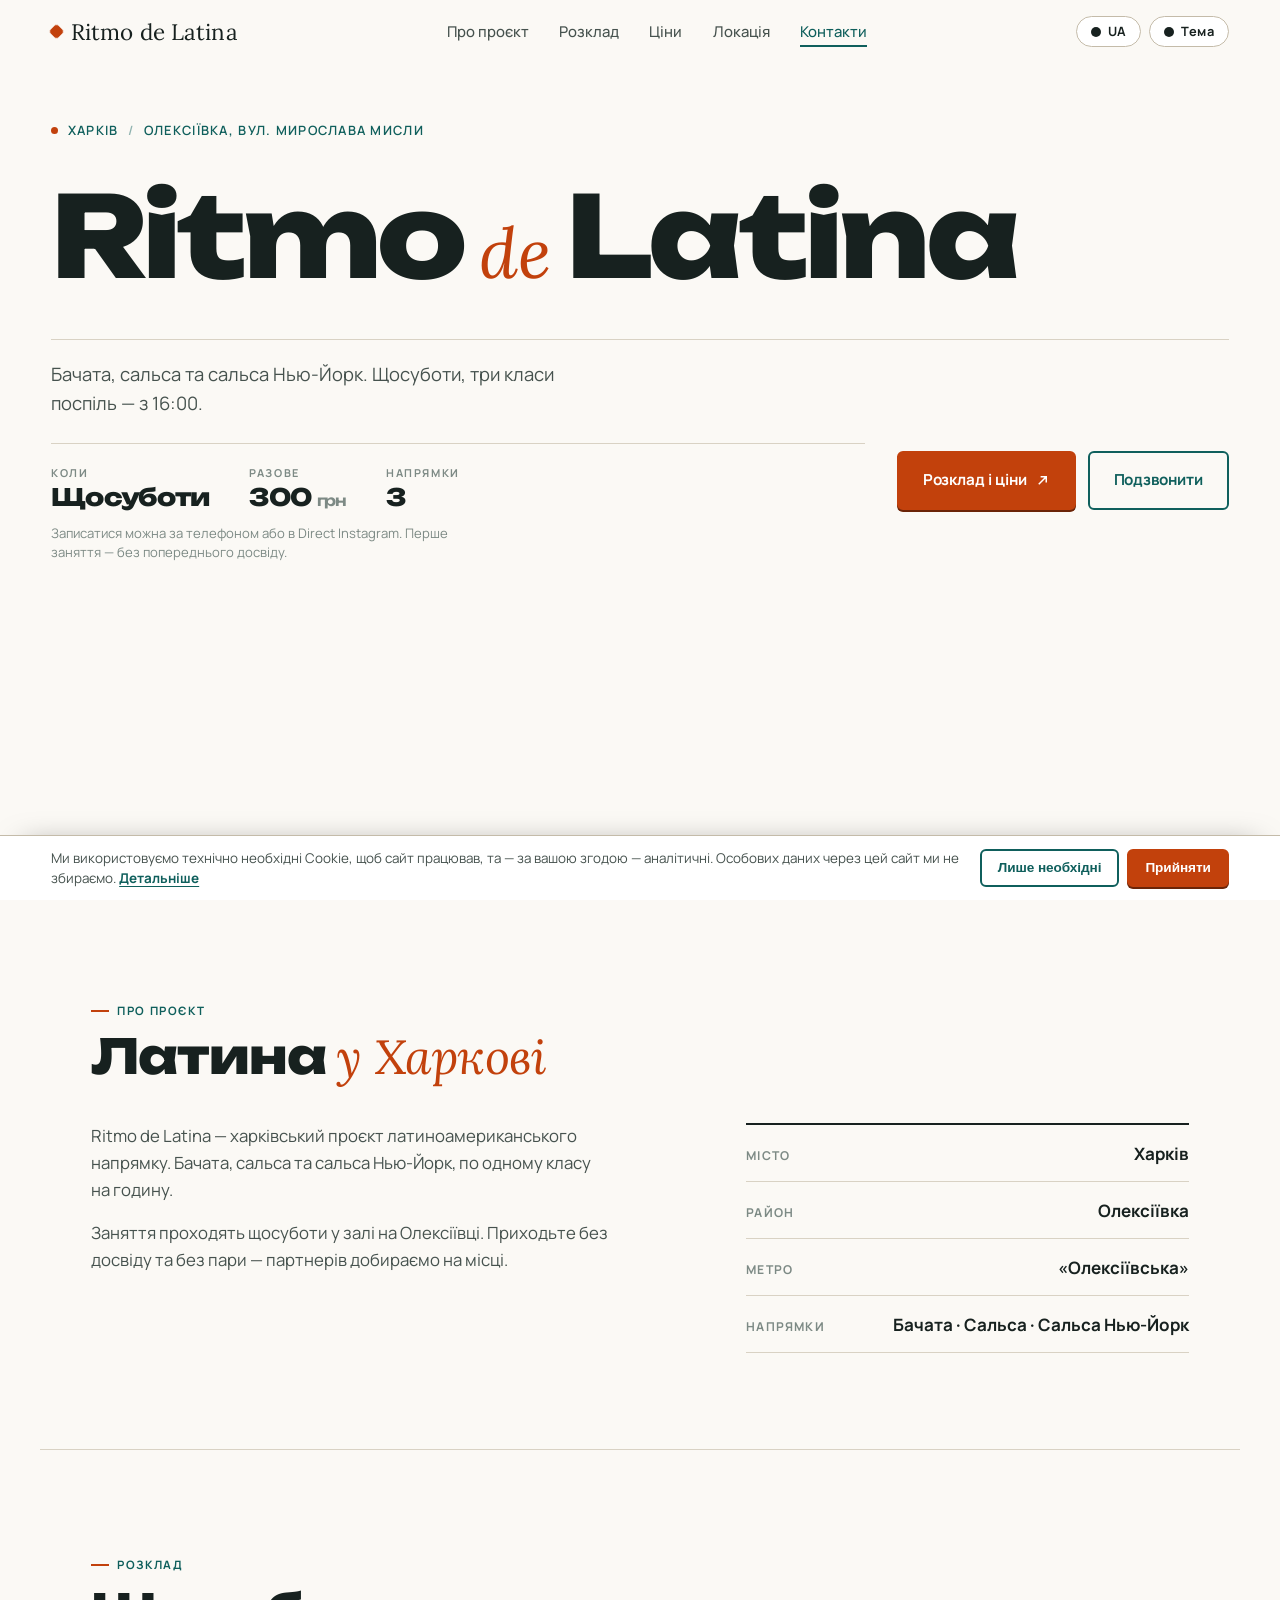
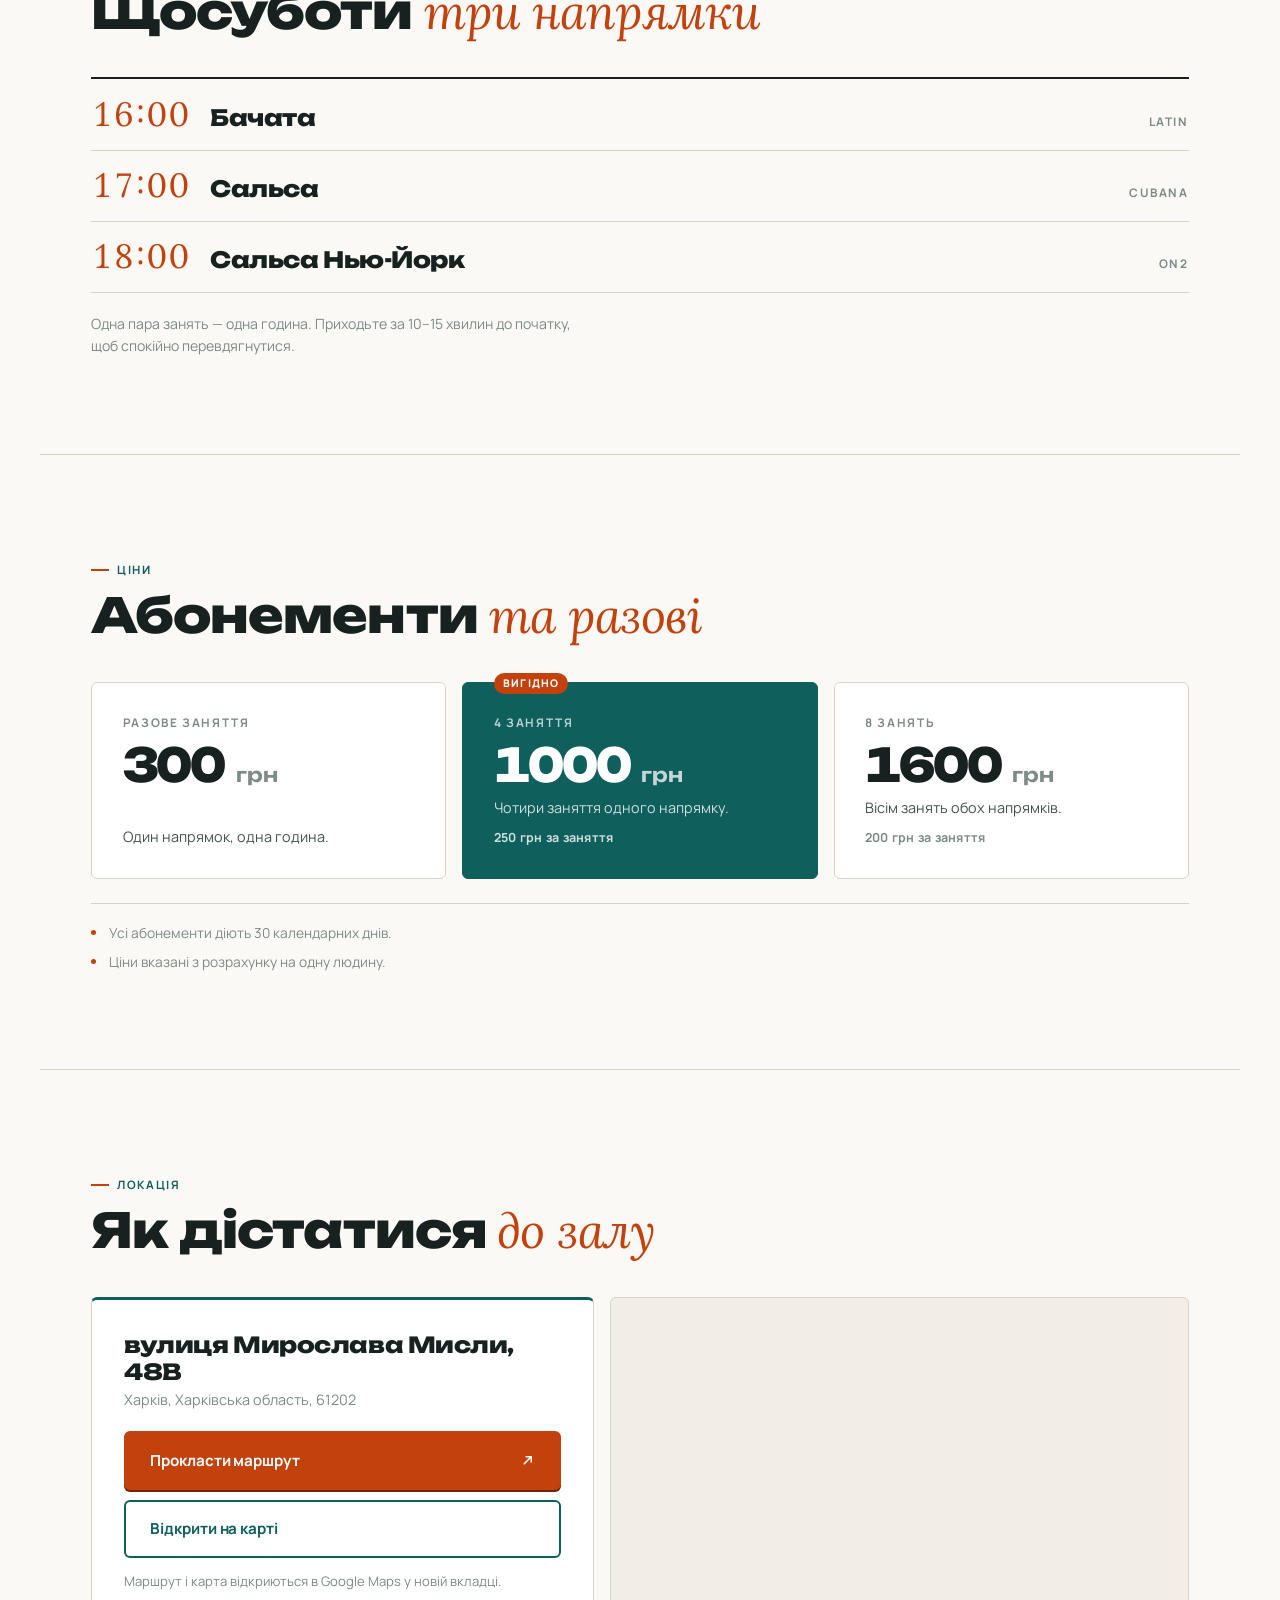
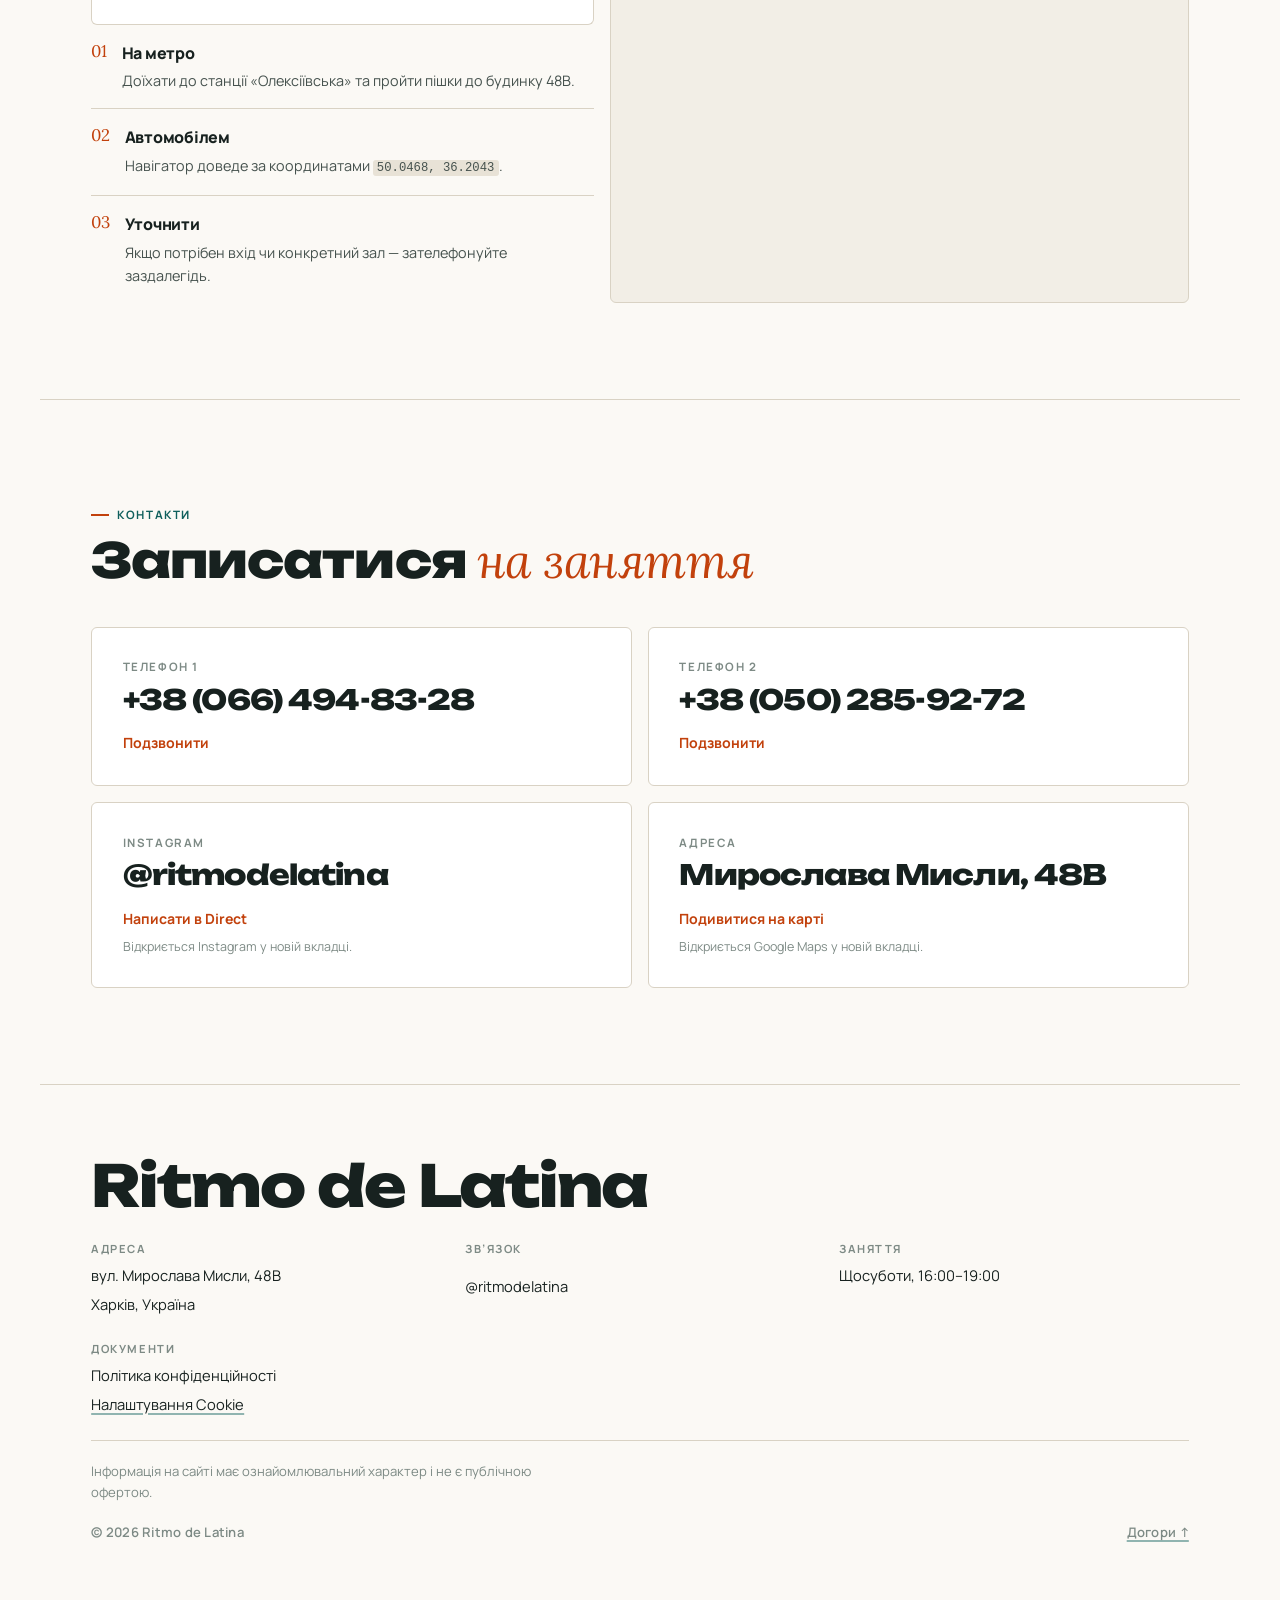
==== index.html @ 90759d83 "Add mobile tab icons while preserving desktop navigation labels" ====
<!doctype html>
<html lang="uk">
<head>
<meta charset="utf-8">
<meta name="viewport" content="width=device-width, initial-scale=1, viewport-fit=cover">
<title>Ritmo de Latina — бачата, сальса у Харкові</title>
<meta name="description" content="Бачата, сальса та сальса Нью-Йорк у Харкові. Щосуботи 16:00–19:00, вул. Мирослава Мисли, 48В. Заняття від 300 грн.">
<meta name="robots" content="index, follow">
<link rel="canonical" href="https://ritmodelatina.example/">

<!-- Open Graph: карточка ссылки в Telegram / Instagram / Viber -->
<meta property="og:type" content="website">
<meta property="og:site_name" content="Ritmo de Latina">
<meta property="og:locale" content="uk_UA">
<meta property="og:locale:alternate" content="en_US">
<meta property="og:url" content="https://ritmodelatina.example/">
<meta property="og:title" content="Ritmo de Latina — бачата, сальса, сальса Нью-Йорк у Харкові">
<meta property="og:description" content="Щосуботи 16:00–19:00. Вул. Мирослава Мисли, 48В. Разове заняття 300 грн, 4 заняття — 1000 грн, 8 занять — 1600 грн.">
<meta property="og:image" content="https://ritmodelatina.example/og.jpg">
<meta property="og:image:secure_url" content="https://ritmodelatina.example/og.jpg">
<meta property="og:image:type" content="image/jpeg">
<meta property="og:image:width" content="1200">
<meta property="og:image:height" content="630">
<meta property="og:image:alt" content="Ritmo de Latina — танцювальний проєкт у Харкові">
<meta name="twitter:card" content="summary_large_image">
<meta name="twitter:title" content="Ritmo de Latina — Харків">
<meta name="twitter:description" content="Бачата, сальса та сальса Нью-Йорк. Щосуботи 16:00–19:00, вул. Мирослава Мисли, 48В.">
<meta name="twitter:image" content="https://ritmodelatina.example/og.jpg">

<link rel="icon" href="favicon.svg" type="image/svg+xml">
<link rel="apple-touch-icon" href="favicon.svg">
<meta name="theme-color" content="#fbf9f5">
<link rel="preconnect" href="https://fonts.googleapis.com">
<link rel="preconnect" href="https://fonts.gstatic.com" crossorigin>
<link href="https://fonts.googleapis.com/css2?family=Unbounded:wght@500;700;800&amp;family=Manrope:wght@400;500;700;800&amp;family=Lora:ital,wght@1,400;1,600&amp;display=swap" rel="stylesheet">
<link rel="stylesheet" href="styles.css?v=mobile3">
<script type="application/ld+json">
{
  "@context": "https://schema.org",
  "@type": "DanceSchool",
  "name": "Ritmo de Latina",
  "description": "Школа латиноамериканських танців у Харкові: бачата, сальса, сальса Нью-Йорк.",
  "address": {
    "@type": "PostalAddress",
    "streetAddress": "вулиця Мирослава Мисли, 48В",
    "addressLocality": "Харків",
    "postalCode": "61202",
    "addressRegion": "Харківська область",
    "addressCountry": "UA"
  },
  "geo": {
    "@type": "GeoCoordinates",
    "latitude": 50.0468,
    "longitude": 36.2043
  },
  "telephone": ["+380664948328", "+380502859272"],
  "openingHoursSpecification": [
    {
      "@type": "OpeningHoursSpecification",
      "dayOfWeek": "https://schema.org/Saturday",
      "opens": "16:00",
      "closes": "19:00"
    }
  ],
  "areaServed": "Харків",
  "hasOfferCatalog": {
    "@type": "OfferCatalog",
    "name": "Абонементи та разові заняття",
    "itemListElement": [
      {
        "@type": "Offer",
        "name": "Разове заняття",
        "description": "Разове заняття одного напрямку",
        "price": "300",
        "priceCurrency": "UAH",
        "availability": "https://schema.org/InStock"
      },
      {
        "@type": "Offer",
        "name": "4 заняття",
        "description": "4 заняття одного напрямку, дійсні 30 календарних днів",
        "price": "1000",
        "priceCurrency": "UAH",
        "availability": "https://schema.org/InStock"
      },
      {
        "@type": "Offer",
        "name": "8 занять",
        "description": "8 занять обох напрямків, дійсні 30 календарних днів",
        "price": "1600",
        "priceCurrency": "UAH",
        "availability": "https://schema.org/InStock"
      }
    ]
  }
}
</script>
</head>
<body>

<a class="skip" href="#main">До вмісту</a>

<header class="nav">
  <a class="nav__mark" href="#top">
    <span class="nav__glyph" aria-hidden="true"></span>
    <span class="nav__name">Ritmo de Latina</span>
  </a>
  <nav class="nav__links" aria-label="Розділи">
    <a href="#about" data-nav="about"><svg class="nav__icon" viewBox="0 0 24 24" fill="none" stroke="currentColor" stroke-width="1.7" stroke-linecap="round" stroke-linejoin="round" aria-hidden="true" focusable="false"><circle cx="12" cy="12" r="9"/><path d="M12 11v5m0-8h.01"/></svg><span data-i18n="nav_about">Про проєкт</span></a>
    <a href="#schedule" data-nav="schedule"><svg class="nav__icon" viewBox="0 0 24 24" fill="none" stroke="currentColor" stroke-width="1.7" stroke-linecap="round" stroke-linejoin="round" aria-hidden="true" focusable="false"><rect x="3" y="5" width="18" height="16" rx="3"/><path d="M7 3v4m10-4v4M3 10h18m-13 5h2m4 0h2"/></svg><span data-i18n="nav_schedule">Розклад</span></a>
    <a href="#prices" data-nav="prices"><svg class="nav__icon" viewBox="0 0 24 24" fill="none" stroke="currentColor" stroke-width="1.7" stroke-linecap="round" stroke-linejoin="round" aria-hidden="true" focusable="false"><path d="M3 4h9l9 9-8 8-10-10V4Z"/><circle cx="8" cy="9" r="1.2"/></svg><span data-i18n="nav_prices">Ціни</span></a>
    <a href="#visit" data-nav="visit"><svg class="nav__icon" viewBox="0 0 24 24" fill="none" stroke="currentColor" stroke-width="1.7" stroke-linecap="round" stroke-linejoin="round" aria-hidden="true" focusable="false"><path d="M20 10c0 5-8 11-8 11S4 15 4 10a8 8 0 1 1 16 0Z"/><circle cx="12" cy="10" r="2.5"/></svg><span data-i18n="nav_visit">Локація</span></a>
    <a href="#contacts" data-nav="contacts"><svg class="nav__icon" viewBox="0 0 24 24" fill="none" stroke="currentColor" stroke-width="1.7" stroke-linecap="round" stroke-linejoin="round" aria-hidden="true" focusable="false"><path d="M4 4h16a1 1 0 0 1 1 1v12a1 1 0 0 1-1 1H10l-5 3v-3H4a1 1 0 0 1-1-1V5a1 1 0 0 1 1-1Z"/><path d="M8 11h.01m4 0h.01m4 0h.01"/></svg><span data-i18n="nav_contacts">Контакти</span></a>
  </nav>
  <div class="nav__tools">
    <button class="chip" id="lang" type="button" aria-label="Перемкнути на англійську" title="Перемкнути мову / Switch language">
      <span class="chip__dot" aria-hidden="true"></span>
      <span id="lang-label">UA</span>
    </button>
    <button class="chip" id="theme" type="button" aria-label="Перемкнути тему" title="Увімкнути темну тему">
      <span class="chip__dot" aria-hidden="true"></span>
      <span class="chip__text" id="theme-label">Тема</span>
    </button>
  </div>
</header>

<main id="main">

  <section class="hero" id="top">
    <div class="hero__wrap">
      <p class="hero__meta" data-enter="1">
        <span class="dot" aria-hidden="true"></span>
        <span>Харків</span>
        <span class="hero__sep" aria-hidden="true">/</span>
        <span data-i18n="hero_tag">Олексіївка, вул. Мирослава Мисли</span>
      </p>

      <h1 class="hero__title" data-enter="2">
        <span class="hero__word" data-word="Ritmo">Ritmo</span>
        <span class="hero__word hero__word--serif" data-word="de" aria-hidden="true">de</span>
        <span class="hero__word" data-word="Latina">Latina</span>
      </h1>

      <div class="hero__foot">
        <div>
          <p class="hero__lead" data-enter="3" data-i18n="hero_lead">
            Бачата, сальса та сальса Нью-Йорк. Щосуботи, три класи поспіль — з 16:00.
          </p>
          <dl class="hero__stats" data-enter="3">
            <div>
              <dt data-i18n="stat_day">Коли</dt>
              <dd data-i18n="stat_day_v">Щосуботи</dd>
            </div>
            <div>
              <dt data-i18n="stat_price">Разове</dt>
              <dd>300 <span class="hero__cur" data-i18n="cur">грн</span></dd>
            </div>
            <div>
              <dt data-i18n="stat_style">Напрямки</dt>
              <dd>3</dd>
            </div>
          </dl>
        </div>
        <div class="hero__acts" data-enter="4">
          <a class="btn btn--ink" href="#schedule">
            <span data-i18n="cta_schedule">Розклад і ціни</span>
            <svg viewBox="0 0 16 16" aria-hidden="true"><path d="M4 12 L12 4 M6 4 h6 v6" fill="none" stroke="currentColor" stroke-width="1.6"/></svg>
          </a>
          <a class="btn btn--line" href="#contacts" data-phone data-cc="380" data-n1="66" data-n2="494" data-n3="83" data-n4="28">
            <span data-i18n="cta_call">Подзвонити</span>
          </a>
        </div>
      </div>
      <p class="hero__micro" data-enter="4" data-i18n="hero_micro">
        Записатися можна за телефоном або в Direct Instagram. Перше заняття — без попереднього досвіду.
      </p>
    </div>

    <div class="hero__rule" aria-hidden="true">
      <span data-i18n="hero_scroll">Гортай</span>
    </div>
  </section>

  <section class="section about" id="about">
    <div class="section__head">
      <p class="label" data-i18n="about_label">Про проєкт</p>
      <h2 class="h2">
        <span data-i18n="about_h2_a">Латина</span>
        <span class="serif" data-i18n="about_h2_b">у Харкові</span>
      </h2>
    </div>

    <div class="about__cols">
      <div class="about__lead">
        <p data-i18n="about_p1">
          Ritmo de Latina — харківський проєкт латиноамериканського напрямку. Бачата, сальса та сальса Нью-Йорк, по одному класу на годину.
        </p>
        <p data-i18n="about_p2">
          Заняття проходять щосуботи у залі на Олексіївці. Приходьте без досвіду та без пари — партнерів добираємо на місці.
        </p>
      </div>

      <ul class="about__facts">
        <li>
          <span class="about__k" data-i18n="f_city_k">Місто</span>
          <span class="about__v" data-i18n="f_city_v">Харків</span>
        </li>
        <li>
          <span class="about__k" data-i18n="f_district_k">Район</span>
          <span class="about__v" data-i18n="f_district_v">Олексіївка</span>
        </li>
        <li>
          <span class="about__k" data-i18n="f_metro_k">Метро</span>
          <span class="about__v" data-i18n="f_metro_v">«Олексіївська»</span>
        </li>
        <li>
          <span class="about__k" data-i18n="f_styles_k">Напрямки</span>
          <span class="about__v" data-i18n="f_styles_v">Бачата · Сальса · Сальса Нью-Йорк</span>
        </li>
      </ul>
    </div>
  </section>

  <section class="section schedule" id="schedule">
    <div class="section__head">
      <p class="label" data-i18n="schedule_label">Розклад</p>
      <h2 class="h2">
        <span data-i18n="schedule_h2_a">Щосуботи</span>
        <span class="serif" data-i18n="schedule_h2_b">три напрямки</span>
      </h2>
    </div>

    <ol class="schedule__list">
      <li class="slot">
        <span class="slot__time">16:00</span>
        <span class="slot__name" data-i18n="slot_bachata">Бачата</span>
        <span class="slot__note" data-i18n="slot_note_bachata">Latin</span>
      </li>
      <li class="slot">
        <span class="slot__time">17:00</span>
        <span class="slot__name" data-i18n="slot_salsa">Сальса</span>
        <span class="slot__note" data-i18n="slot_note_salsa">Cubana</span>
      </li>
      <li class="slot">
        <span class="slot__time">18:00</span>
        <span class="slot__name" data-i18n="slot_ny">Сальса Нью-Йорк</span>
        <span class="slot__note" data-i18n="slot_note_ny">On2</span>
      </li>
    </ol>

    <p class="schedule__foot" data-i18n="schedule_foot">
      Одна пара занять — одна година. Приходьте за 10–15 хвилин до початку, щоб спокійно перевдягнутися.
    </p>
  </section>

  <section class="section prices" id="prices">
    <div class="section__head">
      <p class="label" data-i18n="prices_label">Ціни</p>
      <h2 class="h2">
        <span data-i18n="prices_h2_a">Абонементи</span>
        <span class="serif" data-i18n="prices_h2_b">та разові</span>
      </h2>
    </div>

    <div class="prices__grid">
      <article class="price">
        <h3 class="price__name" data-i18n="price_one_name">Разове заняття</h3>
        <p class="price__amount">300 <span class="price__cur">грн</span></p>
        <p class="price__desc" data-i18n="price_one_desc">Один напрямок, одна година.</p>
      </article>

      <article class="price price--lead">
        <span class="price__badge" data-i18n="price_badge">Вигідно</span>
        <h3 class="price__name" data-i18n="price_four_name">4 заняття</h3>
        <p class="price__amount">1000 <span class="price__cur">грн</span></p>
        <p class="price__desc" data-i18n="price_four_desc">Чотири заняття одного напрямку.</p>
        <p class="price__unit" data-i18n="price_four_unit">250 грн за заняття</p>
      </article>

      <article class="price">
        <h3 class="price__name" data-i18n="price_eight_name">8 занять</h3>
        <p class="price__amount">1600 <span class="price__cur">грн</span></p>
        <p class="price__desc" data-i18n="price_eight_desc">Вісім занять обох напрямків.</p>
        <p class="price__unit" data-i18n="price_eight_unit">200 грн за заняття</p>
      </article>
    </div>

    <ul class="prices__notes">
      <li data-i18n="note_valid">Усі абонементи діють 30 календарних днів.</li>
      <li data-i18n="note_person">Ціни вказані з розрахунку на одну людину.</li>
    </ul>
  </section>

  <section class="section visit" id="visit">
    <div class="section__head">
      <p class="label" data-i18n="visit_label">Локація</p>
      <h2 class="h2">
        <span data-i18n="visit_h2_a">Як дістатися</span>
        <span class="serif" data-i18n="visit_h2_b">до залу</span>
      </h2>
    </div>

    <div class="visit__grid">
      <div class="visit__address">
        <a class="visit__big" href="https://www.google.com/maps/search/?api=1&amp;query=Myroslava+Mysly+48V+Kharkiv" target="_blank" rel="noopener noreferrer nofollow" data-i18n="addr_full">вулиця Мирослава Мисли, 48В</a>
        <p class="visit__sub">Харків, Харківська область, 61202</p>
        <div class="visit__acts">
          <a class="btn btn--ink btn--wide" href="https://www.google.com/maps/dir/?api=1&amp;destination=50.0468,36.2043" target="_blank" rel="noopener noreferrer nofollow">
            <span data-i18n="cta_route_full">Прокласти маршрут</span>
            <svg viewBox="0 0 16 16" aria-hidden="true"><path d="M4 12 L12 4 M6 4 h6 v6" fill="none" stroke="currentColor" stroke-width="1.6"/></svg>
          </a>
          <a class="btn btn--line btn--wide" href="https://www.google.com/maps/search/?api=1&amp;query=Myroslava+Mysly+48V+Kharkiv" target="_blank" rel="noopener noreferrer nofollow">
            <span data-i18n="cta_map_open">Відкрити на карті</span>
          </a>
        </div>
        <p class="visit__micro" data-i18n="visit_micro">Маршрут і карта відкриються в Google Maps у новій вкладці.</p>
      </div>

      <div class="visit__map">
        <iframe
          title="Мапа: вулиця Мирослава Мисли, 48В, Харків"
          src="https://www.google.com/maps?q=50.0468,36.2043&amp;hl=uk&amp;z=16&amp;output=embed"
          width="100" height="100" loading="lazy" referrerpolicy="no-referrer-when-downgrade"
          sandbox="allow-scripts allow-same-origin allow-popups allow-presentation"
          allowfullscreen></iframe>
      </div>

      <ul class="visit__how">
        <li>
          <span class="visit__n" aria-hidden="true">01</span>
          <div>
            <h3 data-i18n="how_metro_h">На метро</h3>
            <p data-i18n="how_metro_p">Доїхати до станції «Олексіївська» та пройти пішки до будинку 48В.</p>
          </div>
        </li>
        <li>
          <span class="visit__n" aria-hidden="true">02</span>
          <div>
            <h3 data-i18n="how_car_h">Автомобілем</h3>
            <p data-i18n="how_car_p">Навігатор доведе за координатами <span class="mono">50.0468, 36.2043</span>.</p>
          </div>
        </li>
        <li>
          <span class="visit__n" aria-hidden="true">03</span>
          <div>
            <h3 data-i18n="how_ask_h">Уточнити</h3>
            <p data-i18n="how_ask_p">Якщо потрібен вхід чи конкретний зал — зателефонуйте заздалегідь.</p>
          </div>
        </li>
      </ul>
    </div>
  </section>

  <section class="section contacts" id="contacts">
    <div class="section__head">
      <p class="label" data-i18n="contacts_label">Контакти</p>
      <h2 class="h2">
        <span data-i18n="contacts_h2_a">Записатися</span>
        <span class="serif" data-i18n="contacts_h2_b">на заняття</span>
      </h2>
    </div>

    <div class="contacts__grid">
      <a class="contact" href="#contacts" data-phone data-cc="380" data-n1="66" data-n2="494" data-n3="83" data-n4="28">
        <span class="contact__k" data-i18n="c_phone_k">Телефон 1</span>
        <span class="contact__v" data-phone-label></span>
        <span class="contact__hint" data-i18n="c_call_h">Подзвонити</span>
      </a>
      <a class="contact" href="#contacts" data-phone data-cc="380" data-n1="50" data-n2="285" data-n3="92" data-n4="72">
        <span class="contact__k" data-i18n="c_phone_k2">Телефон 2</span>
        <span class="contact__v" data-phone-label></span>
        <span class="contact__hint" data-i18n="c_call_h">Подзвонити</span>
      </a>
      <a class="contact" href="https://www.instagram.com/ritmodelatina/" target="_blank" rel="noopener noreferrer nofollow">
        <span class="contact__k" data-i18n="c_ig_k">Instagram</span>
        <span class="contact__v">@ritmodelatina</span>
        <span class="contact__hint" data-i18n="c_ig_h">Написати в Direct</span>
        <span class="contact__micro" data-i18n="c_ig_micro">Відкриється Instagram у новій вкладці.</span>
      </a>
      <a class="contact" href="https://www.google.com/maps/search/?api=1&amp;query=Myroslava+Mysly+48V+Kharkiv" target="_blank" rel="noopener noreferrer nofollow">
        <span class="contact__k" data-i18n="c_geo_k">Адреса</span>
        <span class="contact__v" data-i18n="c_geo_v">Мирослава Мисли, 48В</span>
        <span class="contact__hint" data-i18n="c_geo_h">Подивитися на карті</span>
        <span class="contact__micro" data-i18n="c_geo_micro">Відкриється Google Maps у новій вкладці.</span>
      </a>
    </div>

    <noscript>
      <p class="noscript-phones">Телефони: +38 (066) 494-83-28 · +38 (050) 285-92-72</p>
    </noscript>
  </section>

</main>

<footer class="closing">
  <p class="closing__word">Ritmo de Latina</p>

  <div class="closing__meta">
    <div class="closing__col">
      <span class="closing__label" data-i18n="f_addr_label">Адреса</span>
      <a href="https://www.google.com/maps/search/?api=1&amp;query=Myroslava+Mysly+48V+Kharkiv" target="_blank" rel="noopener noreferrer nofollow">вул. Мирослава Мисли, 48В</a>
      <span data-i18n="f_city">Харків, Україна</span>
    </div>
    <div class="closing__col">
      <span class="closing__label" data-i18n="f_contact_label">Зв’язок</span>
      <a href="#contacts" data-phone data-cc="380" data-n1="66" data-n2="494" data-n3="83" data-n4="28" data-phone-label></a>
      <a href="#contacts" data-phone data-cc="380" data-n1="50" data-n2="285" data-n3="92" data-n4="72" data-phone-label></a>
      <a href="https://www.instagram.com/ritmodelatina/" target="_blank" rel="noopener noreferrer nofollow">@ritmodelatina</a>
    </div>
    <div class="closing__col">
      <span class="closing__label" data-i18n="f_schedule_label">Заняття</span>
      <span data-i18n="f_schedule_v">Щосуботи, 16:00–19:00</span>
    </div>
    <div class="closing__col">
      <span class="closing__label" data-i18n="f_legal_label">Документи</span>
      <a href="privacy.html" data-i18n="f_privacy">Політика конфіденційності</a>
      <button class="linkbtn" id="cookie-settings" type="button" data-i18n="f_cookie">Налаштування Cookie</button>
    </div>
  </div>

  <p class="closing__disclaimer" data-i18n="disclaimer">
    Інформація на сайті має ознайомлювальний характер і не є публічною офертою.
  </p>

  <div class="closing__row">
    <span>© <span id="year">2026</span> Ritmo de Latina</span>
    <a class="ul" href="#top" data-i18n="f_top">Догори ↑</a>
  </div>
</footer>

<!-- Cookie consent -->
<div class="cookie" id="cookie" role="dialog" aria-live="polite" aria-labelledby="cookie-title" hidden>
  <div class="cookie__inner">
    <p class="cookie__text" id="cookie-title">
      <span data-i18n="cookie_text">Ми використовуємо технічно необхідні Cookie, щоб сайт працював, та — за вашою згодою — аналітичні. Особових даних через цей сайт ми не збираємо.</span>
      <a href="privacy.html" data-i18n="cookie_more">Детальніше</a>
    </p>
    <div class="cookie__acts">
      <button class="btn btn--line btn--sm" id="cookie-decline" type="button" data-i18n="cookie_decline">Лише необхідні</button>
      <button class="btn btn--ink btn--sm" id="cookie-accept" type="button" data-i18n="cookie_accept">Прийняти</button>
    </div>
  </div>
</div>

<script src="script.js?v=mobile2"></script>
</body>
</html>
---- styles.css ----
/* Ritmo de Latina — tokens → components
   Palette: deep teal ground-free accents on warm bone; coral-amber CTA.
   Distinct from the coffee-shop browns used elsewhere. */

:root {
  --bg: #fbf9f5;
  --bg-2: #f2eee6;
  --bg-3: #e8e2d6;
  --ink: #17211f;
  --ink-2: #46524e;
  --ink-3: #7d8a85;
  --line: #d9d2c4;
  --line-2: #c4bba9;

  --brand: #0f5f5c;
  --brand-2: #147a75;
  --accent: #c2410c;
  --accent-2: #e2601f;
  --accent-soft: #fdeadd;

  --card: #ffffff;

  /* Усі три родини мають кириличний набір — шрифт не змінюється при перемиканні мови. */
  --f-display: "Unbounded", ui-sans-serif, system-ui, sans-serif;
  --f-body: "Manrope", ui-sans-serif, system-ui, sans-serif;
  --f-serif: "Lora", Georgia, "Times New Roman", serif;

  --pad: clamp(1.25rem, 4vw, 4rem);
  --maxw: 1200px;
  --r: 6px;
  --ease: cubic-bezier(.2,.7,.3,1);
}

[data-theme="dark"] {
  --bg: #101614;
  --bg-2: #18201d;
  --bg-3: #232c28;
  --ink: #f3f1ea;
  --ink-2: #b9c2bd;
  --ink-3: #7f8a85;
  --line: #2c3633;
  --line-2: #3b4642;

  --brand: #4fb8ae;
  --brand-2: #6fd0c5;
  --accent: #ff8a4c;
  --accent-2: #ffa06b;
  --accent-soft: #2a1a12;

  --card: #16201c;
}

* { box-sizing: border-box; }
html {
  scroll-behavior: smooth;
  scroll-padding-top: 88px;
}

@media (prefers-reduced-motion: reduce) {
  html { scroll-behavior: auto; }
}

/* запас під липку шапку: якорі не ховаються за навігацією */
section[id],
#top {
  scroll-margin-top: 88px;
}

body {
  margin: 0;
  background: var(--bg);
  color: var(--ink);
  font-family: var(--f-body);
  font-size: clamp(1rem, 0.95rem + 0.2vw, 1.0625rem);
  line-height: 1.6;
  -webkit-font-smoothing: antialiased;
  overflow-x: hidden;
}

a { color: inherit; text-decoration: none; }

.skip { position: absolute; left: -9999px; }
.skip:focus {
  left: 1rem; top: 1rem; z-index: 100;
  background: var(--ink); color: var(--bg);
  padding: .6rem 1rem; border-radius: var(--r);
}

:focus-visible {
  outline: 2px solid var(--brand);
  outline-offset: 3px;
  border-radius: 3px;
}

/* ---------- nav ---------- */

.nav {
  position: sticky; top: 0; z-index: 40;
  display: flex; align-items: center; justify-content: space-between;
  gap: 1rem;
  padding: .85rem var(--pad);
  background: color-mix(in srgb, var(--bg) 92%, transparent);
  backdrop-filter: blur(12px);
  border-bottom: 1px solid transparent;
  transition: border-color .3s var(--ease), background .3s var(--ease);
}
.nav.is-stuck { border-bottom-color: var(--line); }

.nav__mark { display: flex; align-items: center; gap: .55rem; min-width: 0; flex-shrink: 1; }
.nav__glyph {
  width: 11px; height: 11px; flex-shrink: 0;
  border-radius: 3px;
  background: var(--accent);
  transform: rotate(45deg);
}
.nav__name {
  font-family: var(--f-serif);
  font-size: clamp(1.15rem, 4.5vw, 1.4rem);
  letter-spacing: .005em;
  white-space: nowrap;
  overflow: hidden;
  text-overflow: ellipsis;
}

.nav__links { display: none; gap: 1.9rem; font-size: .93rem; }
.nav__links a {
  position: relative;
  padding: .25rem 0;
  color: var(--ink-2);
  font-weight: 500;
  transition: color .25s var(--ease);
}
.nav__links a::after {
  content: "";
  position: absolute; left: 0; bottom: 0;
  width: 100%; height: 2px;
  background: var(--brand);
  transform: scaleX(0);
  transform-origin: right;
  transition: transform .3s var(--ease);
}
.nav__links a:hover { color: var(--brand); }
.nav__links a:hover::after { transform: scaleX(1); transform-origin: left; }

.nav__tools { display: flex; gap: .5rem; flex-shrink: 0; }

/* explicit, labelled controls */
.chip {
  font: inherit;
  font-size: .8rem;
  font-weight: 700;
  letter-spacing: .04em;
  color: var(--ink);
  background: var(--card);
  border: 1.5px solid var(--line-2);
  border-radius: 999px;
  padding: .5rem .85rem;
  cursor: pointer;
  display: inline-flex;
  align-items: center;
  gap: .45rem;
  line-height: 1;
  transition: background .2s var(--ease), border-color .2s var(--ease), transform .12s var(--ease), color .2s var(--ease);
}
.chip:hover {
  border-color: var(--brand);
  color: var(--brand);
  background: var(--bg-2);
}
.chip:active { transform: scale(.96); }
a.chip { text-decoration: none; }

.chip__dot {
  width: 10px; height: 10px;
  border-radius: 50%;
  background: var(--ink);
  transition: background .25s var(--ease);
}
[data-theme="dark"] .chip__dot {
  background: transparent;
  box-shadow: inset -3px -2px 0 0 var(--ink);
}

.chip__text { display: none; }

/* ---------- hero ---------- */

.hero {
  min-height: calc(100vh - 69px);
  display: flex;
  flex-direction: column;
  justify-content: center;
  padding: clamp(1.75rem, 5vw, 3.5rem) var(--pad) clamp(1.25rem, 2.5vw, 2rem);
}

.hero__wrap { width: 100%; max-width: var(--maxw); margin: 0 auto; }

.hero__meta {
  display: flex; align-items: center; flex-wrap: wrap;
  gap: .6rem;
  font-size: .8rem;
  font-weight: 600;
  letter-spacing: .1em;
  text-transform: uppercase;
  color: var(--brand);
  margin: 0 0 clamp(1.25rem, 4vw, 2.5rem);
}
.hero__meta .dot {
  width: 7px; height: 7px;
  border-radius: 50%;
  background: var(--accent);
}
.hero__sep { opacity: .45; }

.hero__title {
  margin: 0;
  font-family: var(--f-display);
  font-weight: 800;
  font-size: clamp(1.85rem, 8.8vw, 8rem);
  line-height: .98;
  letter-spacing: -.035em;
  display: flex; flex-wrap: wrap; align-items: baseline;
  gap: 0 .14em;
  max-width: 100%;
}
.hero__word--serif {
  font-family: var(--f-serif);
  font-weight: 400;
  font-style: italic;
  font-size: .62em;
  letter-spacing: -.01em;
  color: var(--accent);
  transform: translateY(-.08em);
}

.hero__foot {
  display: grid;
  gap: 1.75rem;
  margin-top: clamp(1.75rem, 5vw, 3rem);
  padding-top: 1.25rem;
  border-top: 1px solid var(--line);
}

.hero__lead {
  max-width: 46ch; margin: 0;
  color: var(--ink-2);
  font-size: clamp(1rem, .95rem + .3vw, 1.15rem);
}

.hero__acts { display: flex; flex-wrap: wrap; gap: .7rem; align-items: center; }

/* ---------- buttons ---------- */

.btn {
  display: inline-flex;
  align-items: center;
  gap: .55rem;
  padding: .95rem 1.5rem;
  border-radius: var(--r);
  font-size: .95rem;
  font-weight: 700;
  letter-spacing: -.005em;
  border: 2px solid transparent;
  cursor: pointer;
  transition: transform .15s var(--ease), background .2s var(--ease), color .2s var(--ease), border-color .2s var(--ease), box-shadow .2s var(--ease);
}
.btn svg { width: 15px; height: 15px; flex-shrink: 0; transition: transform .25s var(--ease); }
.btn:hover svg { transform: translate(2px, -2px); }
.btn:active { transform: translateY(1px) scale(.99); }

.btn--ink {
  background: var(--accent);
  color: #fff;
  border-color: var(--accent);
  box-shadow: 0 2px 0 color-mix(in srgb, var(--accent) 55%, #000);
}
.btn--ink:hover {
  background: var(--accent-2);
  border-color: var(--accent-2);
  box-shadow: 0 4px 0 color-mix(in srgb, var(--accent) 50%, #000);
  transform: translateY(-2px);
}

.btn--line {
  border-color: var(--brand);
  color: var(--brand);
  background: transparent;
}
.btn--line:hover {
  background: var(--brand);
  color: var(--bg);
  transform: translateY(-2px);
}

.btn--wide { width: 100%; justify-content: space-between; }

.hero__rule {
  display: flex; justify-content: flex-end;
  width: 100%; max-width: var(--maxw);
  margin: auto auto 0;
  padding-top: clamp(1.5rem, 5vh, 3rem);
  font-size: .7rem; font-weight: 600;
  letter-spacing: .18em; text-transform: uppercase;
  color: var(--ink-3);
}

/* ---------- sections ---------- */

.section {
  max-width: var(--maxw);
  margin: 0 auto;
  padding: clamp(3rem, 8vw, 6rem) var(--pad);
  border-top: 1px solid var(--line);
}

.section__head { margin-bottom: clamp(1.5rem, 4vw, 2.5rem); }

.label {
  margin: 0 0 .7rem;
  display: inline-flex; align-items: center; gap: .5rem;
  font-size: .72rem; font-weight: 700;
  letter-spacing: .14em; text-transform: uppercase;
  color: var(--brand);
}
.label::before {
  content: "";
  width: 18px; height: 2px;
  background: var(--accent);
}

.h2 {
  margin: 0;
  font-family: var(--f-display);
  font-weight: 800;
  font-size: clamp(1.45rem, 4.4vw, 3rem);
  line-height: 1.06;
  letter-spacing: -.02em;
}
.serif {
  font-family: var(--f-serif);
  font-weight: 400;
  font-style: italic;
  letter-spacing: -.01em;
  color: var(--accent);
}

/* ---------- about ---------- */

.about__cols { display: grid; gap: clamp(1.75rem, 5vw, 3.5rem); }
.about__lead p { margin: 0 0 1rem; max-width: 52ch; color: var(--ink-2); }
.about__lead p:last-child { margin-bottom: 0; }

.about__facts {
  list-style: none; margin: 0; padding: 0;
  border-top: 2px solid var(--ink);
}
.about__facts li {
  display: flex;
  justify-content: space-between;
  align-items: baseline;
  gap: .75rem 1rem;
  padding: .9rem 0;
  border-bottom: 1px solid var(--line);
  flex-wrap: wrap;
}
.about__k {
  font-size: .76rem; font-weight: 700;
  letter-spacing: .1em; text-transform: uppercase;
  color: var(--ink-3);
  white-space: nowrap;
}
.about__v { text-align: right; font-weight: 700; }
.about__v--soft { font-weight: 400; color: var(--ink-3); font-size: .9rem; }

@media (max-width: 479px) {
  .hero__stats { gap: 1rem 1.4rem; }
  .hero__stats dd { font-size: 1.02rem; }
  .hero__stats dt { font-size: .62rem; letter-spacing: .1em; }
  .about__facts li { flex-direction: column; align-items: flex-start; gap: .15rem; }
  .about__v { text-align: left; }
}

.ul {
  text-decoration: underline;
  text-decoration-thickness: 1.5px;
  text-underline-offset: 3px;
  text-decoration-color: color-mix(in srgb, var(--brand) 45%, transparent);
  transition: color .2s var(--ease), text-decoration-color .2s var(--ease);
}
.ul:hover { color: var(--brand); text-decoration-color: var(--brand); }

/* ---------- news (unused, kept minimal) ---------- */

.news__grid { display: grid; gap: 1rem; }

.post {
  position: relative;
  display: flex; flex-direction: column; gap: .55rem;
  padding: clamp(1.4rem, 3vw, 2rem);
  background: var(--card);
  border: 1px solid var(--line);
  border-radius: var(--r);
  cursor: pointer;
  transition: transform .25s var(--ease), border-color .25s var(--ease), box-shadow .25s var(--ease);
}
.post::after {
  content: "";
  position: absolute; inset: 0;
  border-radius: var(--r);
  pointer-events: none;
  transition: box-shadow .25s var(--ease);
}
.post:hover {
  transform: translateY(-2px);
  border-color: var(--brand);
  box-shadow: 0 14px 30px -22px color-mix(in srgb, var(--brand) 60%, transparent);
}

.post--lead {
  background: var(--brand);
  color: #fff;
  border-color: var(--brand);
}
.post--lead .post__tag { color: var(--accent-soft); }
.post--lead .post__body { color: color-mix(in srgb, #fff 82%, transparent); }
.post--lead:hover {
  border-color: var(--accent);
  box-shadow: 0 16px 34px -20px color-mix(in srgb, var(--accent) 70%, transparent);
}

.post__tag {
  font-size: .7rem; font-weight: 700;
  letter-spacing: .14em; text-transform: uppercase;
  color: var(--accent);
}

.post__title {
  font-family: var(--f-display);
  font-weight: 800;
  font-size: clamp(1.35rem, 3.2vw, 2rem);
  line-height: 1.02;
  letter-spacing: -.03em;
}

.post__body { color: var(--ink-2); font-size: .93rem; max-width: 40ch; }

.post__go {
  display: inline-flex; align-items: center; gap: .4rem;
  margin-top: auto; padding-top: .9rem;
  font-size: .85rem; font-weight: 700;
}
.post__go svg { width: 14px; height: 14px; transition: transform .25s var(--ease); }
.post:hover .post__go svg { transform: translate(3px, -3px); }

/* ---------- visit ---------- */

.visit__grid { display: grid; gap: 1rem; }

.visit__address {
  display: flex; flex-direction: column;
  padding: clamp(1.4rem, 3vw, 2rem);
  background: var(--card);
  border: 1px solid var(--line);
  border-radius: var(--r);
  border-top: 3px solid var(--brand);
}

.visit__big {
  margin: 0 0 .2rem;
  font-family: var(--f-display);
  font-weight: 800;
  font-size: clamp(1.02rem, 2.3vw, 1.38rem);
  line-height: 1.2;
  letter-spacing: -.02em;
}
.visit__sub {
  margin: 0 0 1.25rem;
  color: var(--ink-3);
  font-size: .9rem;
}

.visit__acts { display: grid; gap: .6rem; margin-top: auto; }

.visit__map {
  border: 1px solid var(--line);
  border-radius: var(--r);
  overflow: hidden;
  background: var(--bg-2);
  min-height: 300px;
  position: relative;
}
.visit__map iframe {
  position: absolute;
  inset: 0;
  width: 100%;
  height: 100%;
  border: 0;
  filter: saturate(.92);
}
[data-theme="dark"] .visit__map iframe {
  filter: invert(.9) hue-rotate(180deg) saturate(.7) contrast(.9);
}

.visit__how {
  list-style: none; margin: 0; padding: 0;
  display: grid; gap: 0;
  align-content: start;
}
.visit__how li {
  display: flex; gap: .9rem;
  padding: 1rem 0;
  border-bottom: 1px solid var(--line);
}
.visit__how li:first-child { padding-top: 0; }
.visit__how li:last-child { border-bottom: 0; }

.visit__n {
  font-family: var(--f-serif);
  font-size: 1.05rem;
  color: var(--accent);
  flex-shrink: 0;
  line-height: 1.3;
}
.visit__how h3 {
  margin: 0 0 .2rem;
  font-size: 1rem; font-weight: 800;
  letter-spacing: -.015em;
}
.visit__how p {
  margin: 0;
  color: var(--ink-2);
  font-size: .9rem;
}
.mono {
  font-family: ui-monospace, "SF Mono", Consolas, monospace;
  font-size: .85em;
  background: var(--bg-3);
  padding: .1em .35em;
  border-radius: 3px;
}

/* nav: активний розділ */
.nav__links a.is-active { color: var(--brand); }
.nav__links a.is-active::after { transform: scaleX(1); transform-origin: left; }

/* ---------- hero stats ---------- */

.hero__stats {
  display: flex;
  flex-wrap: wrap;
  gap: 1.5rem 2.5rem;
  margin: 1.5rem 0 0;
  padding-top: 1.25rem;
  border-top: 1px solid var(--line);
}
.hero__stats > div { display: flex; flex-direction: column; gap: .15rem; }
.hero__stats dt {
  font-size: .68rem;
  font-weight: 700;
  letter-spacing: .14em;
  text-transform: uppercase;
  color: var(--ink-3);
}
.hero__stats dd {
  margin: 0;
  font-family: var(--f-display);
  font-weight: 800;
  font-size: clamp(1.15rem, 2.4vw, 1.5rem);
  letter-spacing: -.03em;
  line-height: 1.1;
}
.hero__cur {
  font-size: .62em;
  font-weight: 600;
  color: var(--ink-3);
}

/* ---------- schedule ---------- */

.schedule__list {
  list-style: none;
  margin: 0;
  padding: 0;
  border-top: 2px solid var(--ink);
}

.slot {
  display: grid;
  grid-template-columns: auto 1fr auto;
  align-items: baseline;
  gap: .5rem 1.25rem;
  padding: 1.1rem 0;
  border-bottom: 1px solid var(--line);
  transition: background .2s var(--ease), padding-left .2s var(--ease);
}
.slot:hover {
  background: var(--bg-2);
  padding-left: .75rem;
}

.slot__time {
  font-family: var(--f-serif);
  font-size: clamp(1.5rem, 4vw, 2.1rem);
  line-height: 1;
  color: var(--accent);
  font-variant-numeric: tabular-nums;
}

.slot__name {
  font-family: var(--f-display);
  font-weight: 800;
  font-size: clamp(1rem, 2.6vw, 1.4rem);
  letter-spacing: -.02em;
  line-height: 1.2;
}

.slot__note {
  font-size: .74rem;
  font-weight: 700;
  letter-spacing: .14em;
  text-transform: uppercase;
  color: var(--ink-3);
  white-space: nowrap;
}

.schedule__foot {
  margin: 1.25rem 0 0;
  font-size: .88rem;
  color: var(--ink-3);
  max-width: 56ch;
}

/* ---------- prices ---------- */

.prices__grid {
  display: grid;
  gap: 1rem;
}

.price {
  position: relative;
  display: flex;
  flex-direction: column;
  padding: clamp(1.4rem, 3vw, 1.9rem);
  background: var(--card);
  border: 1px solid var(--line);
  border-radius: var(--r);
  transition: transform .25s var(--ease), border-color .25s var(--ease);
}
.price:hover { transform: translateY(-2px); border-color: var(--brand); }

.price__badge {
  position: absolute;
  top: -.65rem;
  left: clamp(1.4rem, 3vw, 1.9rem);
  padding: .2rem .6rem;
  border-radius: 999px;
  background: var(--accent);
  color: #fff;
  font-size: .66rem;
  font-weight: 800;
  letter-spacing: .1em;
  text-transform: uppercase;
  line-height: 1.4;
}

.price__unit {
  margin: .55rem 0 0;
  font-size: .78rem;
  font-weight: 700;
  letter-spacing: .02em;
  color: var(--ink-3);
}
.price--lead .price__unit { color: color-mix(in srgb, #fff 80%, transparent); }

.price--lead {
  background: var(--brand);
  border-color: var(--brand);
  color: #fff;
}
.price--lead .price__desc { color: color-mix(in srgb, #fff 80%, transparent); }
.price--lead .price__cur { color: color-mix(in srgb, #fff 75%, transparent); }
.price--lead:hover { border-color: var(--accent); }

.price__name {
  margin: 0 0 .6rem;
  font-size: .74rem;
  font-weight: 700;
  letter-spacing: .14em;
  text-transform: uppercase;
  color: var(--ink-3);
}
.price--lead .price__name { color: color-mix(in srgb, #fff 72%, transparent); }

.price__amount {
  margin: 0 0 .6rem;
  font-family: var(--f-display);
  font-weight: 800;
  font-size: clamp(2rem, 5.5vw, 2.9rem);
  line-height: 1;
  letter-spacing: -.045em;
  font-variant-numeric: tabular-nums;
}

.price__cur {
  font-size: .42em;
  font-weight: 600;
  letter-spacing: -.01em;
  color: var(--ink-3);
  margin-left: .15em;
}

.price__desc {
  margin: auto 0 0;
  font-size: .9rem;
  color: var(--ink-2);
  line-height: 1.45;
}

.prices__notes {
  list-style: none;
  margin: 1.5rem 0 0;
  padding: 1.1rem 0 0;
  border-top: 1px solid var(--line);
  display: grid;
  gap: .45rem;
}
.prices__notes li {
  position: relative;
  padding-left: 1.1rem;
  font-size: .86rem;
  color: var(--ink-3);
}
.prices__notes li::before {
  content: "";
  position: absolute;
  left: 0; top: .62em;
  width: 5px; height: 5px;
  border-radius: 50%;
  background: var(--accent);
}

.contacts__grid {
  display: grid;
  gap: 1rem;
}

.contact {
  display: flex; flex-direction: column;
  padding: clamp(1.4rem, 3vw, 1.9rem);
  background: var(--card);
  border: 1px solid var(--line);
  border-radius: var(--r);
  transition: transform .25s var(--ease), border-color .25s var(--ease), background .25s var(--ease);
}
.contact:hover {
  transform: translateY(-2px);
  border-color: var(--accent);
  background: var(--accent-soft);
}

.contact__k {
  font-size: .72rem; font-weight: 700;
  letter-spacing: .14em; text-transform: uppercase;
  color: var(--ink-3);
  margin-bottom: .5rem;
}
.contact__v {
  font-family: var(--f-display);
  font-weight: 800;
  font-size: clamp(1.3rem, 3vw, 1.75rem);
  letter-spacing: -.03em;
  line-height: 1.1;
  margin-bottom: .3rem;
}
.contact__hint {
  font-size: .88rem;
  color: var(--accent);
  font-weight: 700;
  margin-top: auto;
  padding-top: .75rem;
}
.contact:hover .contact__hint { text-decoration: underline; text-underline-offset: 3px; }

/* ---------- closing / footer ---------- */

.closing {
  max-width: var(--maxw);
  margin: 0 auto;
  padding: clamp(2.5rem, 7vw, 4.5rem) var(--pad) clamp(1.5rem, 3vw, 2rem);
  border-top: 1px solid var(--line);
}

.closing__word {
  margin: 0 0 1.5rem;
  font-family: var(--f-display);
  font-weight: 800;
  font-size: clamp(1.5rem, 6vw, 3.6rem);
  line-height: 1.02;
  letter-spacing: -.03em;
}

.closing__meta {
  display: grid;
  gap: 1.5rem;
  padding-bottom: 1.5rem;
  border-bottom: 1px solid var(--line);
}
.closing__col { display: flex; flex-direction: column; gap: .35rem; font-size: .92rem; }
.closing__col a { width: fit-content; }
.closing__col a:hover { color: var(--brand); }
.closing__label {
  font-size: .7rem; font-weight: 700;
  letter-spacing: .14em; text-transform: uppercase;
  color: var(--ink-3);
}

.linkbtn {
  font: inherit;
  font-size: .92rem;
  color: inherit;
  background: none;
  border: 0;
  padding: 0;
  text-align: left;
  cursor: pointer;
  width: fit-content;
  text-decoration: underline;
  text-decoration-thickness: 1.5px;
  text-underline-offset: 3px;
  text-decoration-color: color-mix(in srgb, var(--brand) 45%, transparent);
}
.linkbtn:hover { color: var(--brand); text-decoration-color: var(--brand); }

.closing__disclaimer {
  margin: 1.25rem 0;
  font-size: .82rem;
  line-height: 1.55;
  color: var(--ink-3);
  max-width: 60ch;
}

.closing__row {
  display: flex; justify-content: space-between; flex-wrap: wrap;
  gap: .75rem;
  font-size: .82rem; font-weight: 600;
  color: var(--ink-3);
  letter-spacing: .02em;
}

.noscript-phones {
  margin: 1rem 0 0;
  padding: .85rem 1rem;
  background: var(--bg-3);
  border-radius: var(--r);
  font-size: .9rem;
  font-weight: 700;
}

/* ---------- cookie banner ---------- */

.cookie {
  position: fixed;
  left: 0; right: 0; bottom: 0;
  z-index: 60;
  padding: .75rem var(--pad) calc(.75rem + env(safe-area-inset-bottom, 0px));
  background: color-mix(in srgb, var(--card) 96%, transparent);
  backdrop-filter: blur(14px);
  border-top: 1px solid var(--line-2);
  box-shadow: 0 -12px 30px -24px rgba(0,0,0,.5);
  animation: cookieIn .4s var(--ease);
}
.cookie[hidden] { display: none; }

@keyframes cookieIn {
  from { transform: translateY(100%); }
  to { transform: none; }
}

.cookie__inner {
  max-width: var(--maxw);
  margin: 0 auto;
  display: flex;
  flex-wrap: wrap;
  align-items: center;
  gap: .75rem 1.25rem;
}

.cookie__text {
  margin: 0;
  flex: 1 1 320px;
  font-size: .84rem;
  line-height: 1.5;
  color: var(--ink-2);
}
.cookie__text a {
  color: var(--brand);
  font-weight: 700;
  text-decoration: underline;
  text-underline-offset: 3px;
}

.cookie__acts { display: flex; gap: .5rem; flex: 0 0 auto; }

.btn--sm { padding: .6rem 1rem; font-size: .85rem; }

body.has-cookie { padding-bottom: 130px; }

@media (min-width: 640px) {
  body.has-cookie { padding-bottom: 84px; }
  .closing__meta { grid-template-columns: repeat(3, 1fr); }
}

/* ---------- microcopy under CTAs ---------- */

.hero__micro,
.visit__micro,
.contact__micro {
  margin: .85rem 0 0;
  font-size: .82rem;
  line-height: 1.5;
  color: var(--ink-3);
  max-width: 52ch;
}
.contact__micro { margin-top: .5rem; font-size: .78rem; }

/* ---------- legal document page ---------- */

.doc { font-size: 1rem; }

.doc__main {
  max-width: 720px;
  margin: 0 auto;
  padding: clamp(2rem, 6vw, 4rem) var(--pad) clamp(3rem, 7vw, 5rem);
}

.doc__h1 {
  margin: 0 0 1rem;
  font-family: var(--f-display);
  font-weight: 800;
  font-size: clamp(1.35rem, 3.8vw, 2.1rem);
  line-height: 1.12;
  letter-spacing: -.02em;
}

.doc__lead { margin: 0 0 .75rem; font-size: 1.05rem; color: var(--ink-2); }

.doc__meta {
  margin: 0 0 2rem;
  padding-bottom: 1.25rem;
  border-bottom: 1px solid var(--line);
  font-size: .82rem;
  font-weight: 600;
  color: var(--ink-3);
  letter-spacing: .03em;
}

.doc__sec { margin-bottom: 1.75rem; }
.doc__sec h2 {
  margin: 0 0 .5rem;
  font-size: 1.12rem;
  font-weight: 800;
  letter-spacing: -.015em;
}
.doc__sec h3 {
  margin: 1rem 0 .35rem;
  font-size: .95rem;
  font-weight: 800;
  color: var(--brand);
}
.doc__sec p {
  margin: 0 0 .75rem;
  color: var(--ink-2);
  font-size: .95rem;
  line-height: 1.65;
}
.doc__sec p:last-child { margin-bottom: 0; }

.doc__disclaimer {
  margin: 2rem 0 0;
  padding: 1rem 1.15rem;
  border-left: 3px solid var(--accent);
  background: var(--accent-soft);
  font-size: .86rem;
  color: var(--ink-2);
}

/* ---------- entrance ---------- */

@media (prefers-reduced-motion: no-preference) {
  [data-enter] {
    opacity: 0;
    transform: translateY(12px);
    animation: rise .8s var(--ease) forwards;
  }
  [data-enter="1"] { animation-delay: .05s; }
  [data-enter="2"] { animation-delay: .14s; }
  [data-enter="3"] { animation-delay: .26s; }
  [data-enter="4"] { animation-delay: .36s; }

  .hero__word {
    display: inline-block;
    opacity: 0;
    transform: translateY(.45em);
    animation: rise .85s var(--ease) forwards;
  }
  .hero__word[data-word="Ritmo"] { animation-delay: .08s; }
  .hero__word[data-word="de"] { animation-delay: .2s; }
  .hero__word[data-word="Latina"] { animation-delay: .32s; }
}

@keyframes rise { to { opacity: 1; transform: none; } }

/* ---------- responsive ---------- */

@media (max-width: 639px) {
  .hero__title {
    font-size: clamp(1.9rem, 12.5vw, 3.4rem);
    line-height: 1.02;
    letter-spacing: -.02em;
    gap: 0 .1em;
  }
  .hero__word--serif { font-size: .5em; }
  .hero__lead { font-size: 1rem; }
  .hero__acts { flex-direction: column; align-items: stretch; }
  .hero__acts .btn { justify-content: space-between; }
}

@media (min-width: 640px) {
  .hero__foot {
    grid-template-columns: 1fr auto;
    align-items: end;
    gap: 2rem;
  }
  .contacts__grid { grid-template-columns: repeat(2, 1fr); }
  .prices__grid { grid-template-columns: repeat(3, 1fr); }
  .price--lead { transform: none; }
  .chip__text { display: inline; }
}

@media (min-width: 900px) {
  .nav__links { display: flex; }
  .about__cols { grid-template-columns: 1.15fr .85fr; }
  .about__lead p { font-size: 1.05rem; }
  .visit__grid {
    grid-template-columns: 1fr 1.15fr;
    grid-template-rows: auto 1fr;
    align-items: stretch;
  }
  .visit__address { grid-column: 1; grid-row: 1; }
  .visit__map { grid-column: 2; grid-row: 1 / span 2; min-height: 420px; }
  .visit__how { grid-column: 1; grid-row: 2; }
}

@media (prefers-reduced-motion: reduce) {
  *, *::before, *::after {
    animation-duration: .01ms !important;
    animation-iteration-count: 1 !important;
    transition-duration: .01ms !important;
  }
}


/* Mobile navigation icons are hidden on desktop. */
.nav__icon { display: none; }

/* Mobile-first layout; desktop rules above remain unchanged. */
@media (max-width: 899px), (hover: none) and (pointer: coarse) and (max-width: 1100px) {
  :root { --pad: clamp(16px, 4.5vw, 30px); --mobile-tab: 68px; --mobile-safe: env(safe-area-inset-bottom, 0px); }
  html { scroll-padding-top: 76px; -webkit-text-size-adjust: 100%; }
  section[id], #top { scroll-margin-top: 0; }
  body { overflow-x: clip; padding-bottom: calc(var(--mobile-tab) + var(--mobile-safe)); font-size: 16px; }
  body.has-cookie { padding-bottom: calc(var(--mobile-tab) + var(--mobile-safe) + 220px); }
  .nav {
    display: flex; gap: 8px; min-height: 64px;
    padding: 8px var(--pad);
    background: var(--bg); border-bottom: 1px solid var(--line);
    backdrop-filter: none; -webkit-backdrop-filter: none;
  }
  .nav__mark { min-width: 0; }
  .nav__name { font-size: clamp(1rem, 4.8vw, 1.35rem); }
  .nav__tools { gap: 6px; }
  .nav__tools .chip { min-height: 44px; padding: 8px 10px; font-size: .76rem; }
  .nav__links {
    display: grid; grid-template-columns: repeat(5, minmax(0, 1fr));
    position: fixed; inset: auto 0 0; z-index: 45;
    align-items: stretch; gap: 2px;
    min-height: calc(var(--mobile-tab) + var(--mobile-safe));
    padding: 5px max(6px, env(safe-area-inset-right, 0px)) calc(5px + var(--mobile-safe)) max(6px, env(safe-area-inset-left, 0px));
    background: var(--card); border-top: 1px solid var(--line);
    box-shadow: 0 -5px 24px rgba(0,0,0,.07);
  }
  .nav__links a {
    display: flex; flex-direction: column; align-items: center; justify-content: center;
    gap: 4px; min-width: 0; min-height: 54px; padding: 5px 1px;
    border-radius: 12px; font-size: clamp(10px, 2.65vw, 12px);
    line-height: 1.1; font-weight: 700; text-align: center;
  }
  .nav__links a::after { display: none; }
  .nav__links a.is-active { background: var(--bg-2); color: var(--brand); }
  .nav__icon { display: block; width: 22px; height: 22px; flex: none; }
  .nav__links a span { max-width: 100%; overflow-wrap: anywhere; }
  .hero {
    display: block; min-height: 0; height: auto;
    padding: 18px var(--pad) 24px;
  }
  .hero__wrap {
    position: relative; overflow: hidden;
    padding: clamp(18px, 5.3vw, 34px);
    border: 1px solid var(--line); border-radius: 24px;
    background: var(--bg-2);
    background: radial-gradient(ellipse at top right, var(--accent-soft), transparent 55%), var(--bg-2);
  }
  .hero__meta { margin-bottom: 20px; gap: 6px; font-size: .67rem; line-height: 1.5; }
  .hero__title { display: grid; grid-template-columns: max-content max-content; gap: 0 .12em; align-items: baseline; font-size: clamp(2rem, 12vw, 4.8rem); line-height: 1.02; }
  .hero__word:last-child { grid-column: 1 / -1; }
  .hero__word--serif { font-size: .6em; }
  .hero__foot { grid-template-columns: minmax(0, 1fr); gap: 18px; margin-top: 22px; padding-top: 18px; }
  .hero__lead { font-size: 1rem; line-height: 1.55; }
  .hero__stats { display: grid; grid-template-columns: 1.25fr 1fr .8fr; gap: 8px; margin: 18px 0 0; padding-top: 15px; }
  .hero__stats > div { min-width: 0; }
  .hero__stats dt { font-size: clamp(.52rem, 2.45vw, .7rem); letter-spacing: .04em; overflow-wrap: anywhere; }
  .hero__stats dd { font-size: clamp(.78rem, 3.25vw, 1.3rem); overflow-wrap: anywhere; }
  .hero__acts { display: grid; grid-template-columns: 1fr; gap: 10px; }
  .hero__acts .btn { min-height: 52px; justify-content: center; padding: 12px 14px; text-align: center; }
  .hero__micro { margin-top: 14px; font-size: .8rem; }
  .hero__rule { display: none; }
  .hero [data-enter], .hero__word { animation: none; opacity: 1; transform: none; }
  .section { padding: 30px var(--pad); }
  .section__head { margin-bottom: 20px; }
  .h2 { font-size: clamp(1.55rem, 6vw, 2.5rem); line-height: 1.12; overflow-wrap: anywhere; }
  .label { margin-bottom: 9px; }
  .about__cols, .visit__grid, .prices__grid, .contacts__grid { grid-template-columns: minmax(0, 1fr); gap: 12px; }
  .about__facts { padding: 4px 14px; border: 1px solid var(--line); border-radius: 16px; background: var(--card); }
  .about__facts li { display: flex; flex-direction: row; flex-wrap: wrap; gap: 4px 10px; padding: 12px 0; }
  .about__facts li:last-child { border-bottom: 0; }
  .about__v { text-align: left; overflow-wrap: anywhere; }
  .schedule__list { display: grid; gap: 9px; border: 0; }
  .slot { grid-template-columns: max-content minmax(0, 1fr); gap: 4px 14px; padding: 16px; border: 1px solid var(--line); border-radius: 16px; background: var(--card); align-items: center; }
  .slot__time { grid-row: 1 / span 2; font-size: 1.8rem; }
  .slot__name { font-size: 1.02rem; line-height: 1.3; overflow-wrap: anywhere; }
  .slot__note { grid-column: 2; font-size: .68rem; }
  .slot:hover { padding-left: 16px; }
  .price, .contact, .visit__address { border-radius: 18px; padding: 20px; }
  .prices__grid { gap: 16px; }
  .price__amount { font-size: 2.3rem; }
  .contact__v { font-size: clamp(1.05rem, 5vw, 1.65rem); overflow-wrap: anywhere; }
  .contact { min-height: 110px; }
  .visit__address, .visit__map, .visit__how { grid-column: auto; grid-row: auto; min-width: 0; }
  .visit__map { min-height: 240px; border-radius: 18px; }
  .visit__acts .btn { min-height: 48px; }
  .closing { padding: 30px var(--pad); }
  .closing__meta { grid-template-columns: minmax(0, 1fr); gap: 18px; }
  .closing__word { font-size: clamp(1.6rem, 6vw, 2.5rem); }
  .cookie { bottom: calc(var(--mobile-tab) + var(--mobile-safe)); padding: 12px var(--pad); max-height: min(52vh, 320px); overflow-y: auto; background: var(--card); -webkit-backdrop-filter: none; backdrop-filter: none; }
  .cookie__inner { display: grid; gap: 10px; }
  .cookie__acts { display: grid; grid-template-columns: 1fr 1fr; gap: 8px; }
  .cookie__acts .btn { min-height: 44px; justify-content: center; text-align: center; padding: 8px; }
  .btn, .chip, .nav__links a, .contact { -webkit-tap-highlight-color: transparent; touch-action: manipulation; }
  .btn:active, .chip:active { transform: scale(.98); }
}
@media (max-width: 359px) {
  .nav__name { font-size: .94rem; }
  .nav__tools .chip { padding-inline: 7px; }
  .hero__wrap { padding: 16px; }
  .hero__title { font-size: 11.4vw; }
}
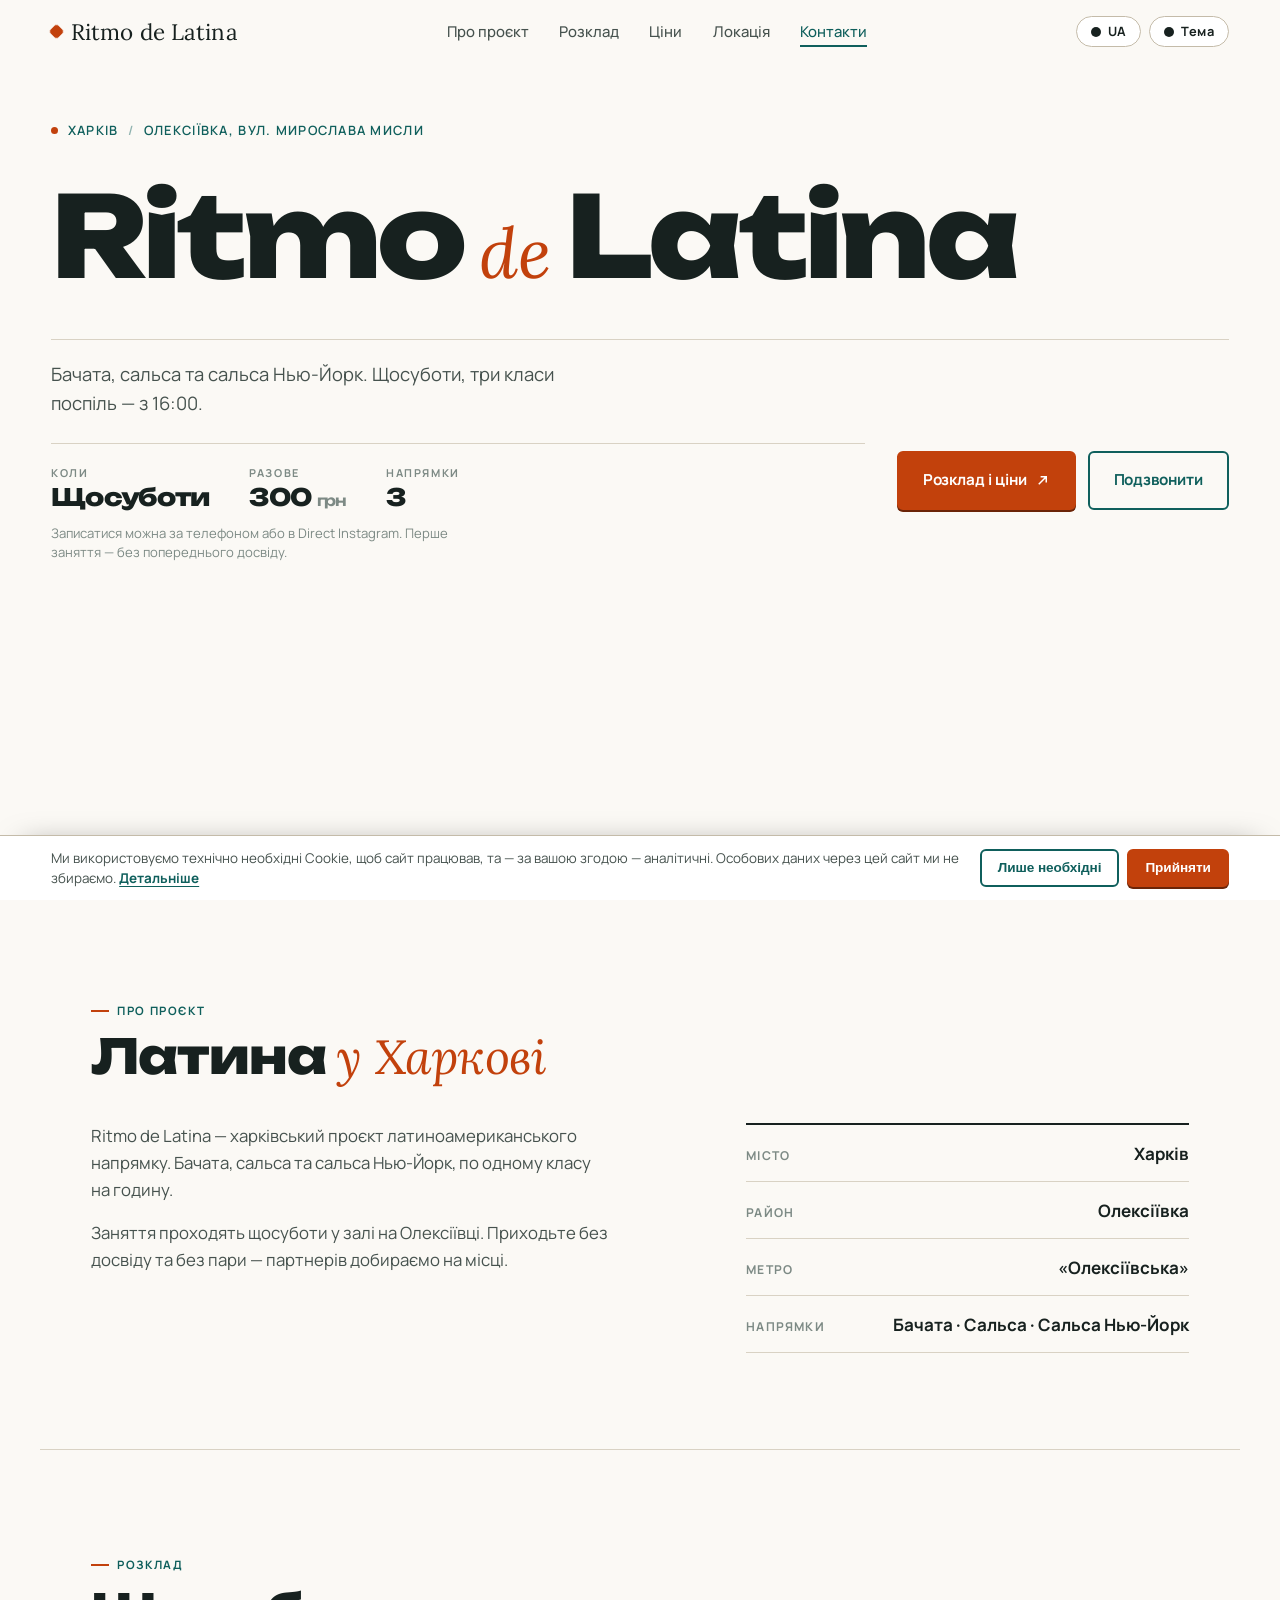
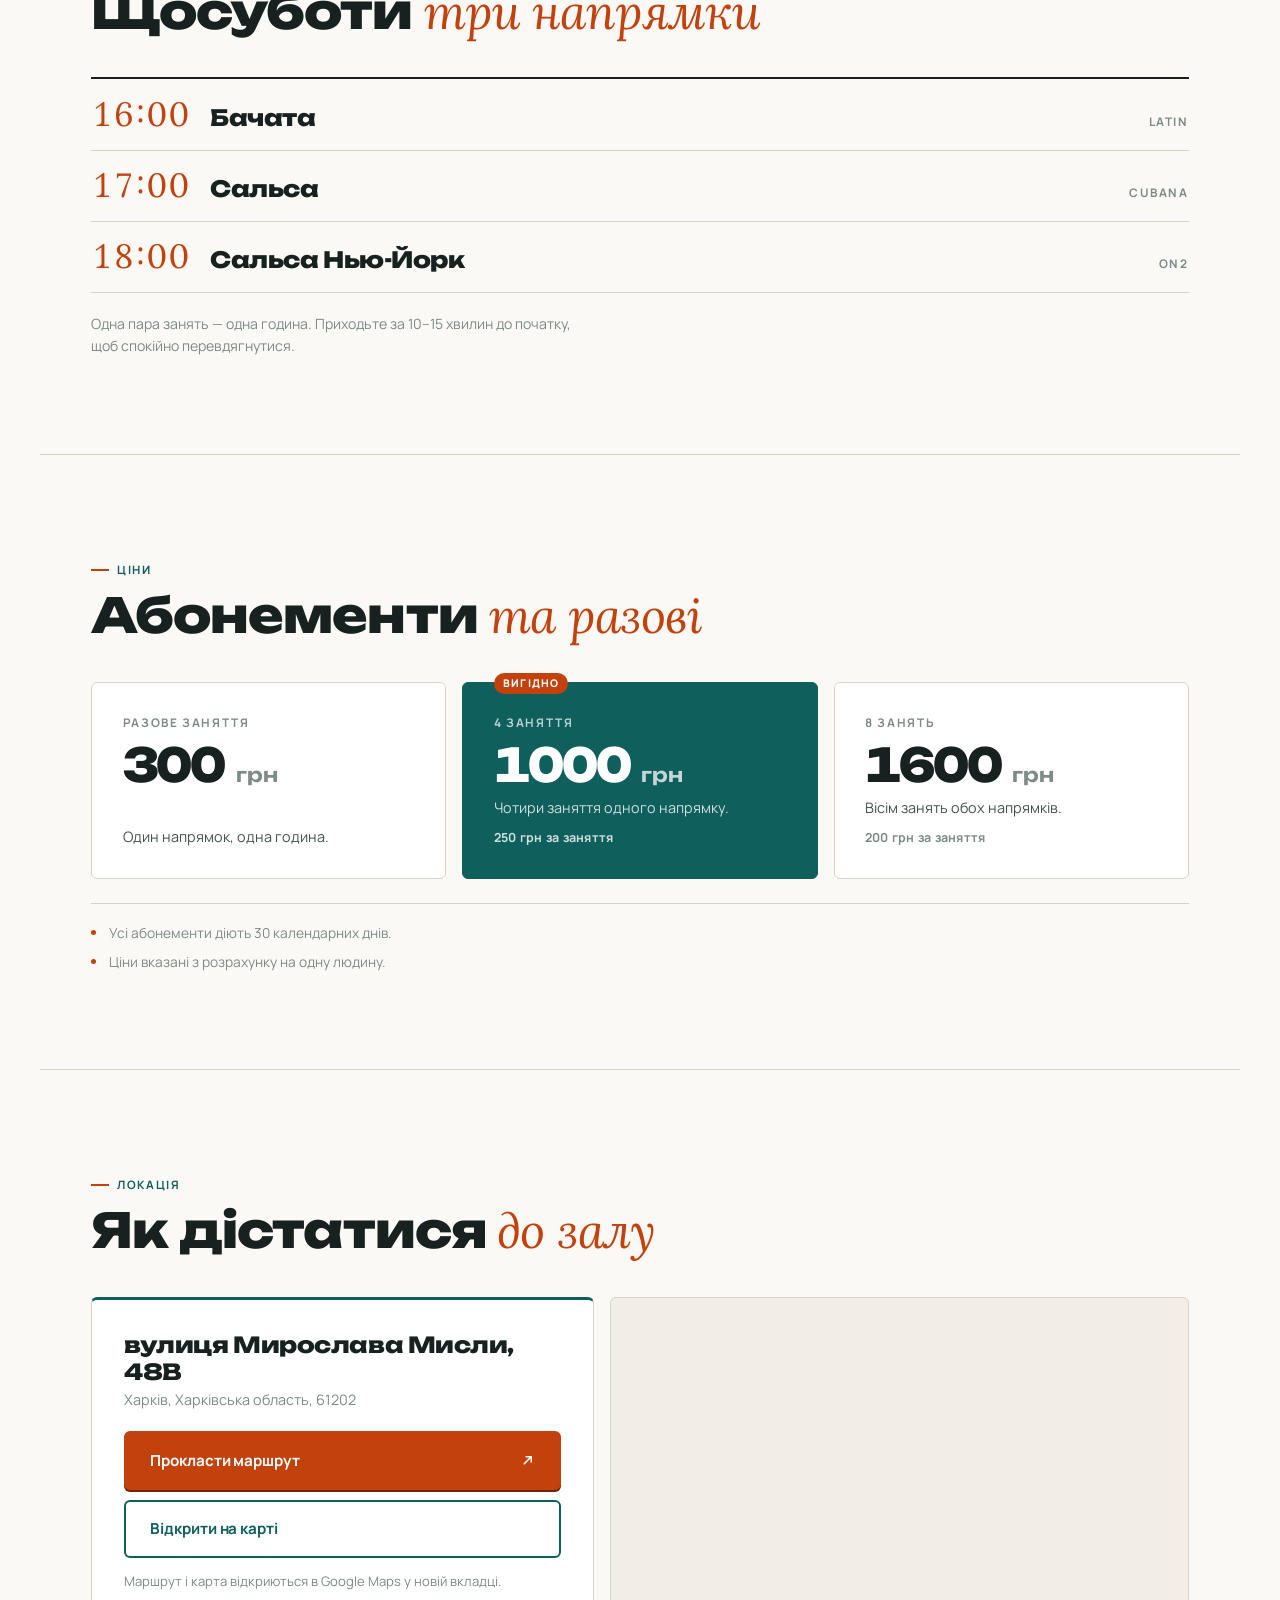
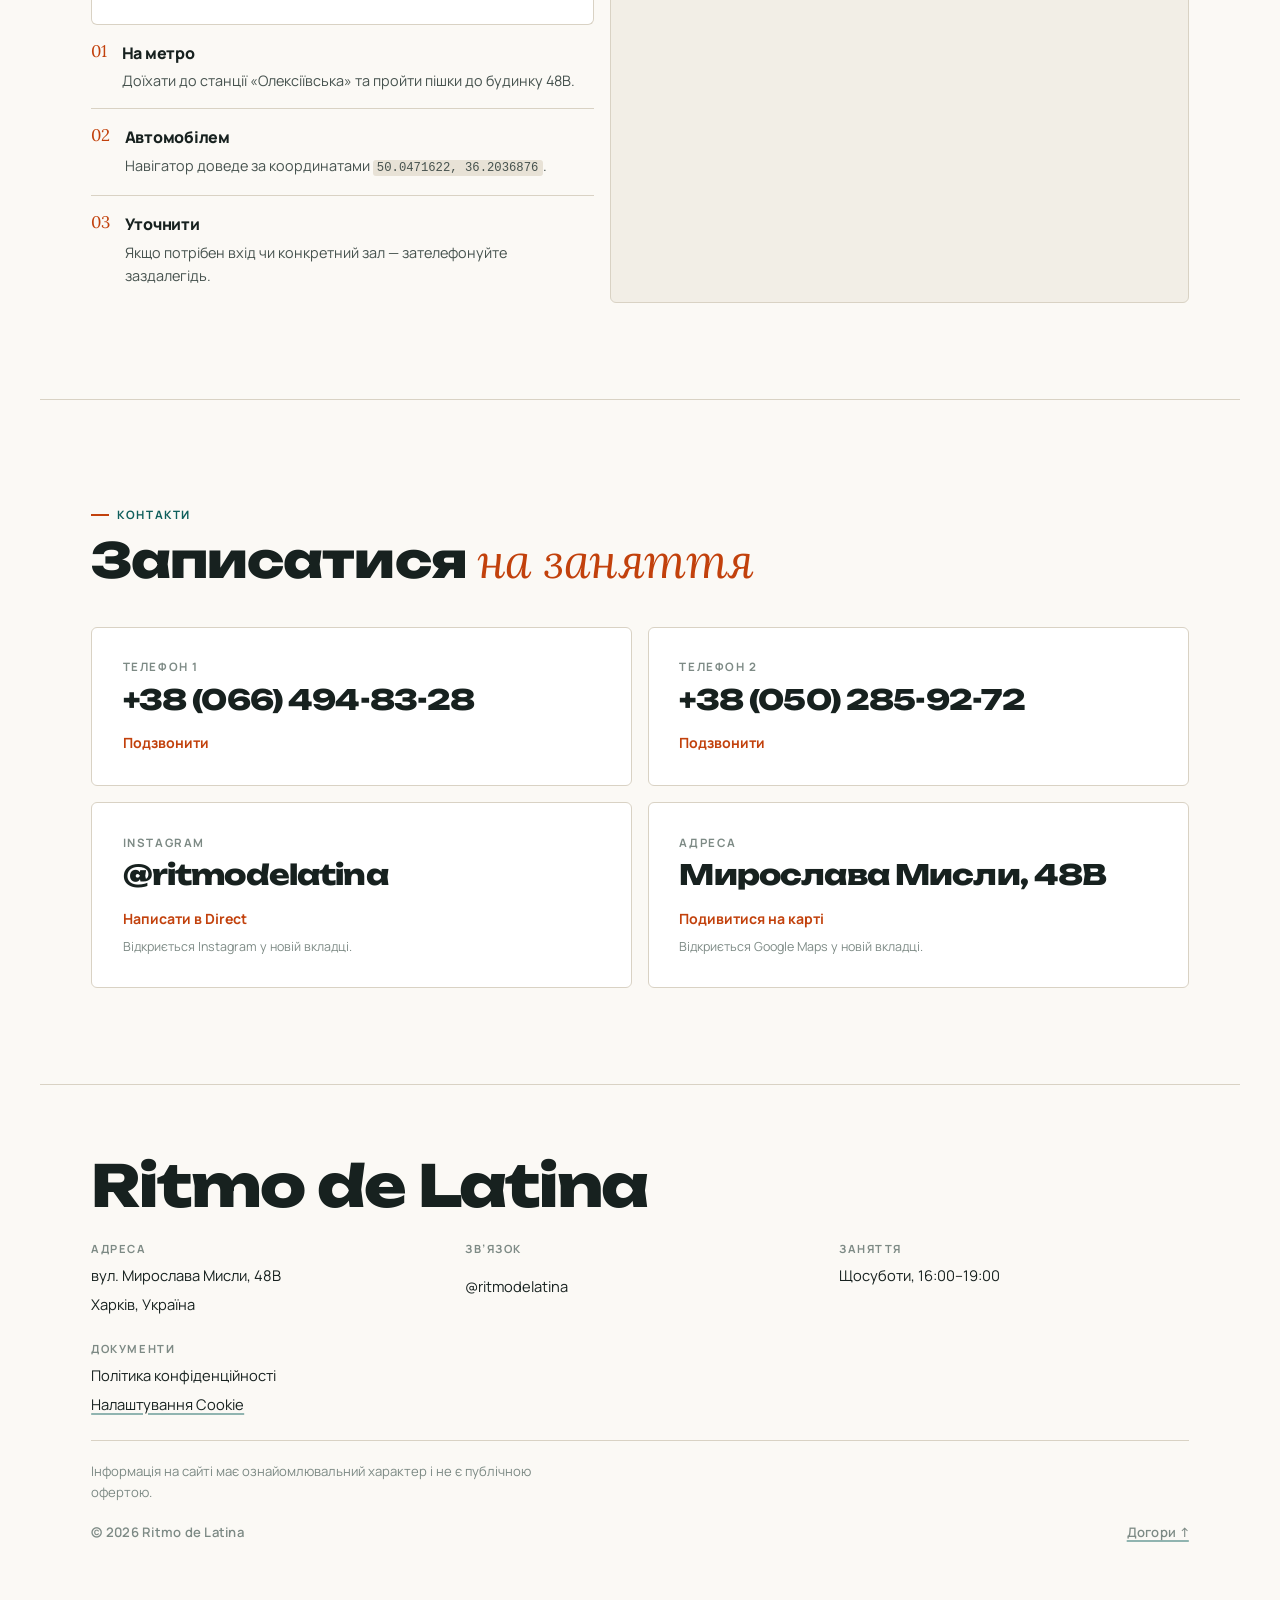
==== commit adb7e576: "Fix map and directions to RAM on Myroslava Mysly 48-V" ====
--- a/index.html
+++ b/index.html
@@ -50,8 +50,8 @@
   },
   "geo": {
     "@type": "GeoCoordinates",
-    "latitude": 50.0468,
-    "longitude": 36.2043
+    "latitude": 50.0471622,
+    "longitude": 36.2036876
   },
   "telephone": ["+380664948328", "+380502859272"],
   "openingHoursSpecification": [
@@ -302,14 +302,14 @@
 
     <div class="visit__grid">
       <div class="visit__address">
-        <a class="visit__big" href="https://www.google.com/maps/search/?api=1&amp;query=Myroslava+Mysly+48V+Kharkiv" target="_blank" rel="noopener noreferrer nofollow" data-i18n="addr_full">вулиця Мирослава Мисли, 48В</a>
+        <a class="visit__big" href="https://www.google.com/maps/search/?api=1&amp;query=50.0471622%2C36.2036876" target="_blank" rel="noopener noreferrer nofollow" data-i18n="addr_full">вулиця Мирослава Мисли, 48В</a>
         <p class="visit__sub">Харків, Харківська область, 61202</p>
         <div class="visit__acts">
-          <a class="btn btn--ink btn--wide" href="https://www.google.com/maps/dir/?api=1&amp;destination=50.0468,36.2043" target="_blank" rel="noopener noreferrer nofollow">
+          <a class="btn btn--ink btn--wide" href="https://www.google.com/maps/dir/?api=1&amp;destination=50.0471622,36.2036876" target="_blank" rel="noopener noreferrer nofollow">
             <span data-i18n="cta_route_full">Прокласти маршрут</span>
             <svg viewBox="0 0 16 16" aria-hidden="true"><path d="M4 12 L12 4 M6 4 h6 v6" fill="none" stroke="currentColor" stroke-width="1.6"/></svg>
           </a>
-          <a class="btn btn--line btn--wide" href="https://www.google.com/maps/search/?api=1&amp;query=Myroslava+Mysly+48V+Kharkiv" target="_blank" rel="noopener noreferrer nofollow">
+          <a class="btn btn--line btn--wide" href="https://www.google.com/maps/search/?api=1&amp;query=50.0471622%2C36.2036876" target="_blank" rel="noopener noreferrer nofollow">
             <span data-i18n="cta_map_open">Відкрити на карті</span>
           </a>
         </div>
@@ -319,7 +319,7 @@
       <div class="visit__map">
         <iframe
           title="Мапа: вулиця Мирослава Мисли, 48В, Харків"
-          src="https://www.google.com/maps?q=50.0468,36.2043&amp;hl=uk&amp;z=16&amp;output=embed"
+          src="https://www.google.com/maps?q=50.0471622,36.2036876&amp;hl=uk&amp;z=18&amp;output=embed"
           width="100" height="100" loading="lazy" referrerpolicy="no-referrer-when-downgrade"
           sandbox="allow-scripts allow-same-origin allow-popups allow-presentation"
           allowfullscreen></iframe>
@@ -337,7 +337,7 @@
           <span class="visit__n" aria-hidden="true">02</span>
           <div>
             <h3 data-i18n="how_car_h">Автомобілем</h3>
-            <p data-i18n="how_car_p">Навігатор доведе за координатами <span class="mono">50.0468, 36.2043</span>.</p>
+            <p data-i18n="how_car_p">Навігатор доведе за координатами <span class="mono">50.0471622, 36.2036876</span>.</p>
           </div>
         </li>
         <li>
@@ -377,7 +377,7 @@
         <span class="contact__hint" data-i18n="c_ig_h">Написати в Direct</span>
         <span class="contact__micro" data-i18n="c_ig_micro">Відкриється Instagram у новій вкладці.</span>
       </a>
-      <a class="contact" href="https://www.google.com/maps/search/?api=1&amp;query=Myroslava+Mysly+48V+Kharkiv" target="_blank" rel="noopener noreferrer nofollow">
+      <a class="contact" href="https://www.google.com/maps/search/?api=1&amp;query=50.0471622%2C36.2036876" target="_blank" rel="noopener noreferrer nofollow">
         <span class="contact__k" data-i18n="c_geo_k">Адреса</span>
         <span class="contact__v" data-i18n="c_geo_v">Мирослава Мисли, 48В</span>
         <span class="contact__hint" data-i18n="c_geo_h">Подивитися на карті</span>
@@ -398,7 +398,7 @@
   <div class="closing__meta">
     <div class="closing__col">
       <span class="closing__label" data-i18n="f_addr_label">Адреса</span>
-      <a href="https://www.google.com/maps/search/?api=1&amp;query=Myroslava+Mysly+48V+Kharkiv" target="_blank" rel="noopener noreferrer nofollow">вул. Мирослава Мисли, 48В</a>
+      <a href="https://www.google.com/maps/search/?api=1&amp;query=50.0471622%2C36.2036876" target="_blank" rel="noopener noreferrer nofollow">вул. Мирослава Мисли, 48В</a>
       <span data-i18n="f_city">Харків, Україна</span>
     </div>
     <div class="closing__col">
@@ -442,6 +442,6 @@
   </div>
 </div>
 
-<script src="script.js?v=mobile2"></script>
+<script src="script.js?v=map4"></script>
 </body>
 </html>
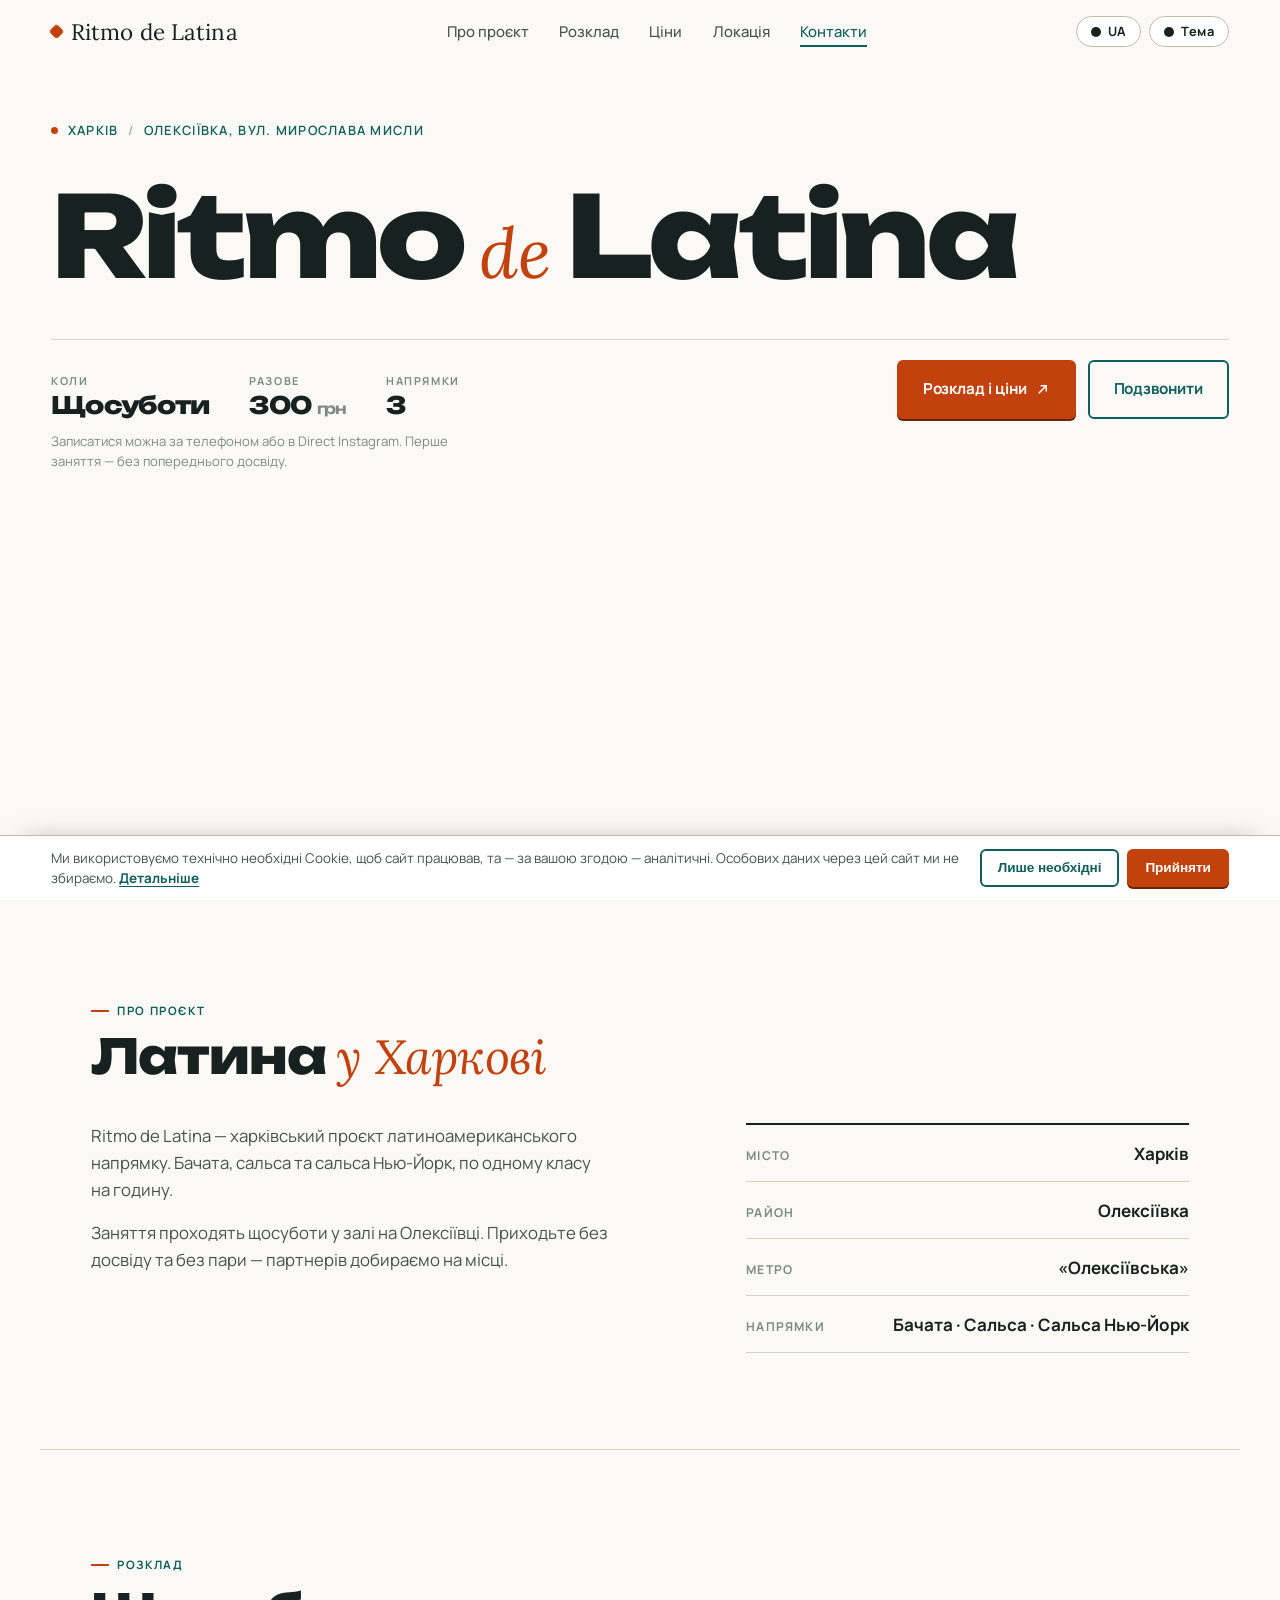
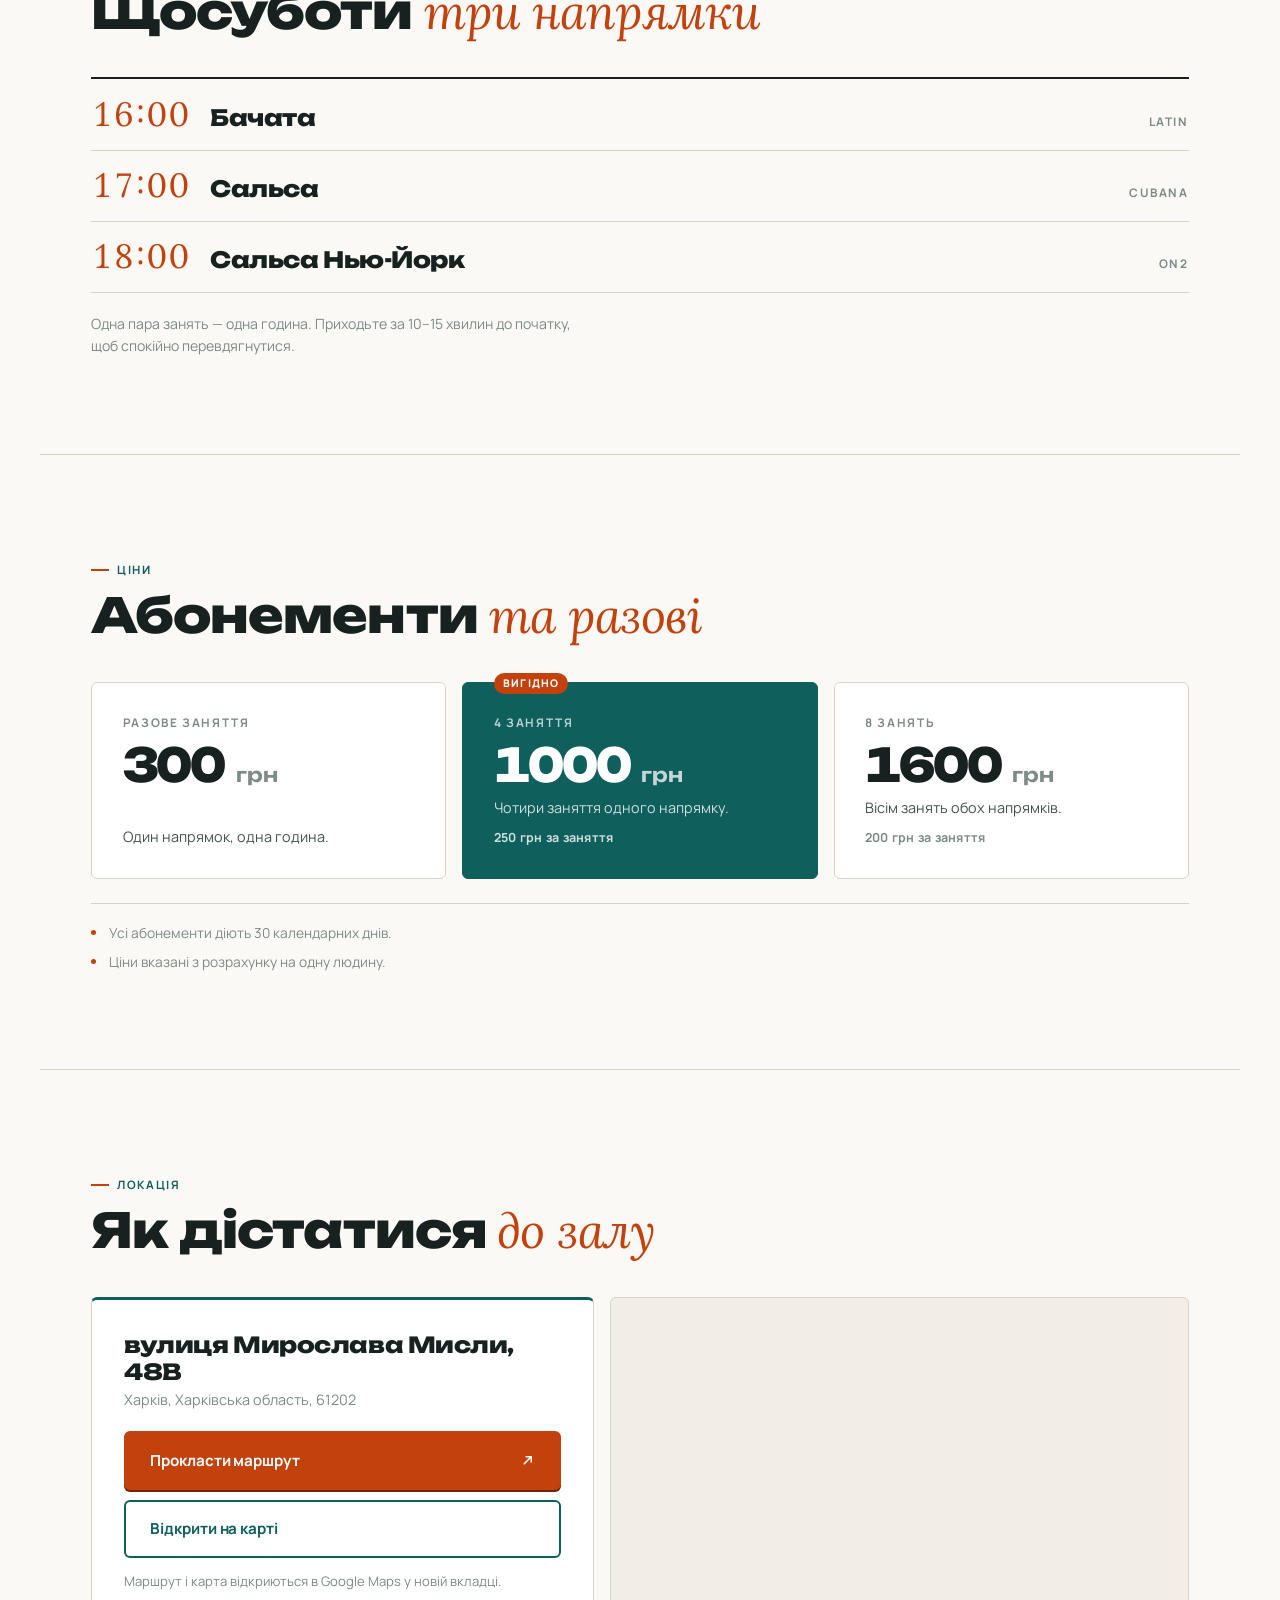
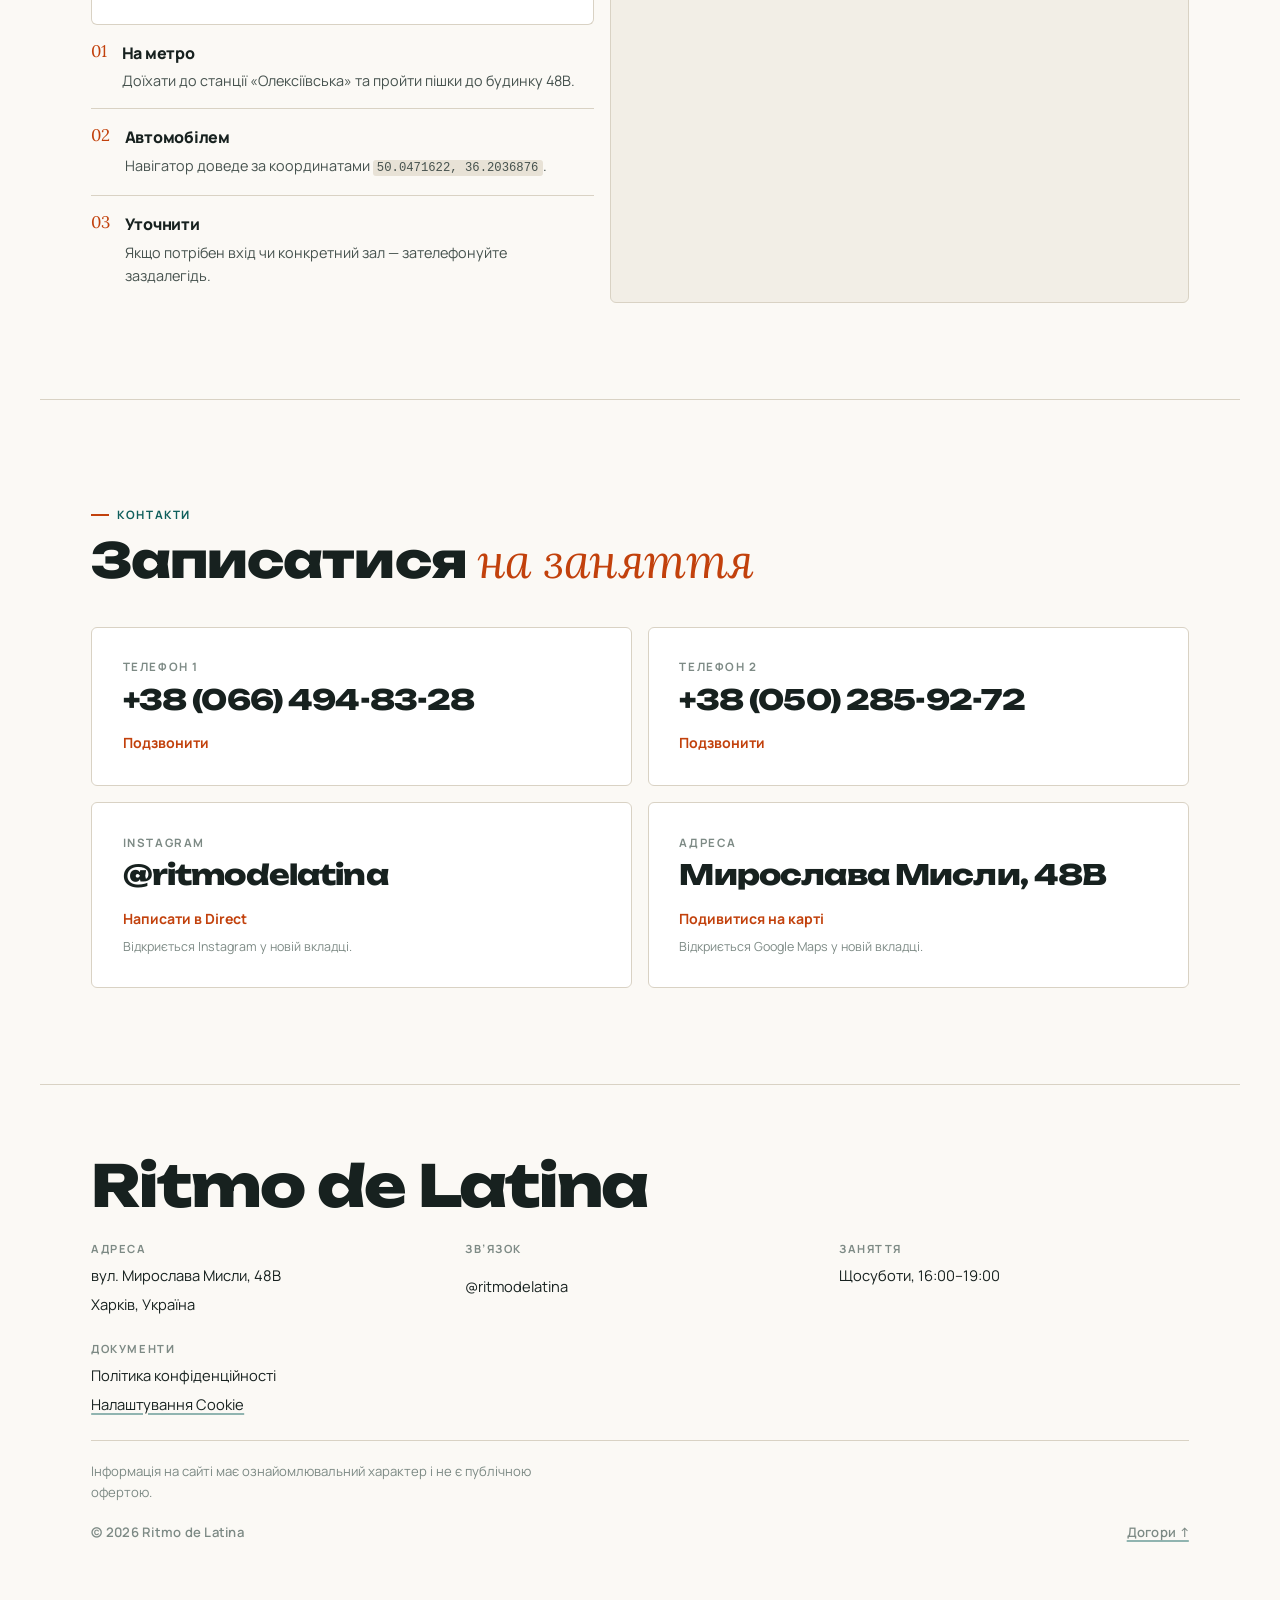
==== commit d41839ad: "Remove hero subtitle and offer both contact numbers from call button" ====
--- a/index.html
+++ b/index.html
@@ -33,7 +33,7 @@
 <link rel="preconnect" href="https://fonts.googleapis.com">
 <link rel="preconnect" href="https://fonts.gstatic.com" crossorigin>
 <link href="https://fonts.googleapis.com/css2?family=Unbounded:wght@500;700;800&amp;family=Manrope:wght@400;500;700;800&amp;family=Lora:ital,wght@1,400;1,600&amp;display=swap" rel="stylesheet">
-<link rel="stylesheet" href="styles.css?v=mobile3">
+<link rel="stylesheet" href="styles.css?v=call5">
 <script type="application/ld+json">
 {
   "@context": "https://schema.org",
@@ -143,9 +143,6 @@
 
       <div class="hero__foot">
         <div>
-          <p class="hero__lead" data-enter="3" data-i18n="hero_lead">
-            Бачата, сальса та сальса Нью-Йорк. Щосуботи, три класи поспіль — з 16:00.
-          </p>
           <dl class="hero__stats" data-enter="3">
             <div>
               <dt data-i18n="stat_day">Коли</dt>
@@ -166,7 +163,7 @@
             <span data-i18n="cta_schedule">Розклад і ціни</span>
             <svg viewBox="0 0 16 16" aria-hidden="true"><path d="M4 12 L12 4 M6 4 h6 v6" fill="none" stroke="currentColor" stroke-width="1.6"/></svg>
           </a>
-          <a class="btn btn--line" href="#contacts" data-phone data-cc="380" data-n1="66" data-n2="494" data-n3="83" data-n4="28">
+          <a class="btn btn--line" id="call-choose" href="#contacts">
             <span data-i18n="cta_call">Подзвонити</span>
           </a>
         </div>
@@ -442,6 +439,15 @@
   </div>
 </div>
 
-<script src="script.js?v=map4"></script>
+<dialog class="call-dialog" id="call-dialog" aria-labelledby="call-title">
+  <h2 id="call-title" class="call-dialog__title" data-i18n="call_choose">Оберіть номер телефону</h2>
+  <div class="call-dialog__options">
+    <a class="call-dialog__number" href="#contacts" data-phone data-cc="380" data-n1="66" data-n2="494" data-n3="83" data-n4="28"><small data-i18n="c_phone_k">Телефон 1</small><span data-phone-label></span></a>
+    <a class="call-dialog__number" href="#contacts" data-phone data-cc="380" data-n1="50" data-n2="285" data-n3="92" data-n4="72"><small data-i18n="c_phone_k2">Телефон 2</small><span data-phone-label></span></a>
+  </div>
+  <button class="btn btn--line call-dialog__close" type="button" data-call-close data-i18n="call_cancel">Скасувати</button>
+</dialog>
+
+<script src="script.js?v=call5"></script>
 </body>
 </html>
--- a/styles.css
+++ b/styles.css
@@ -1165,3 +1165,27 @@
   .hero__wrap { padding: 16px; }
   .hero__title { font-size: 11.4vw; }
 }
+
+/* Call chooser: shared desktop/mobile, native dialog with accessible links. */
+.hero__foot .hero__stats { margin-top: 0; padding-top: 0; border-top: 0; }
+.call-dialog {
+  width: min(420px, calc(100% - 32px)); max-height: calc(100% - 32px);
+  padding: 24px; border: 1px solid var(--line); border-radius: 20px;
+  background: var(--card); color: var(--ink); overflow: auto;
+  box-shadow: 0 20px 70px rgba(0,0,0,.24);
+}
+.call-dialog:not([open]) { display: none; }
+.call-dialog::backdrop { background: rgba(10,20,18,.55); }
+.call-dialog__title { margin: 0 0 18px; font-family: var(--f-display); font-size: 1.15rem; line-height: 1.35; }
+.call-dialog__options { display: grid; gap: 10px; }
+.call-dialog__number {
+  display: grid; gap: 2px; min-height: 56px; padding: 12px 15px;
+  border: 1px solid var(--line); border-radius: 12px; color: var(--brand); background: var(--bg);
+  font-weight: 800; font-size: 1rem; text-decoration: none;
+}
+.call-dialog__number:hover { border-color: var(--brand); }
+.call-dialog__number small { font-size: .72rem; font-weight: 600; color: var(--ink-2); }
+.call-dialog__close { width: 100%; justify-content: center; min-height: 48px; margin-top: 16px; }
+@media (max-width: 639px) {
+  .call-dialog { margin: auto auto max(12px, env(safe-area-inset-bottom, 0px)); padding: 20px; }
+}
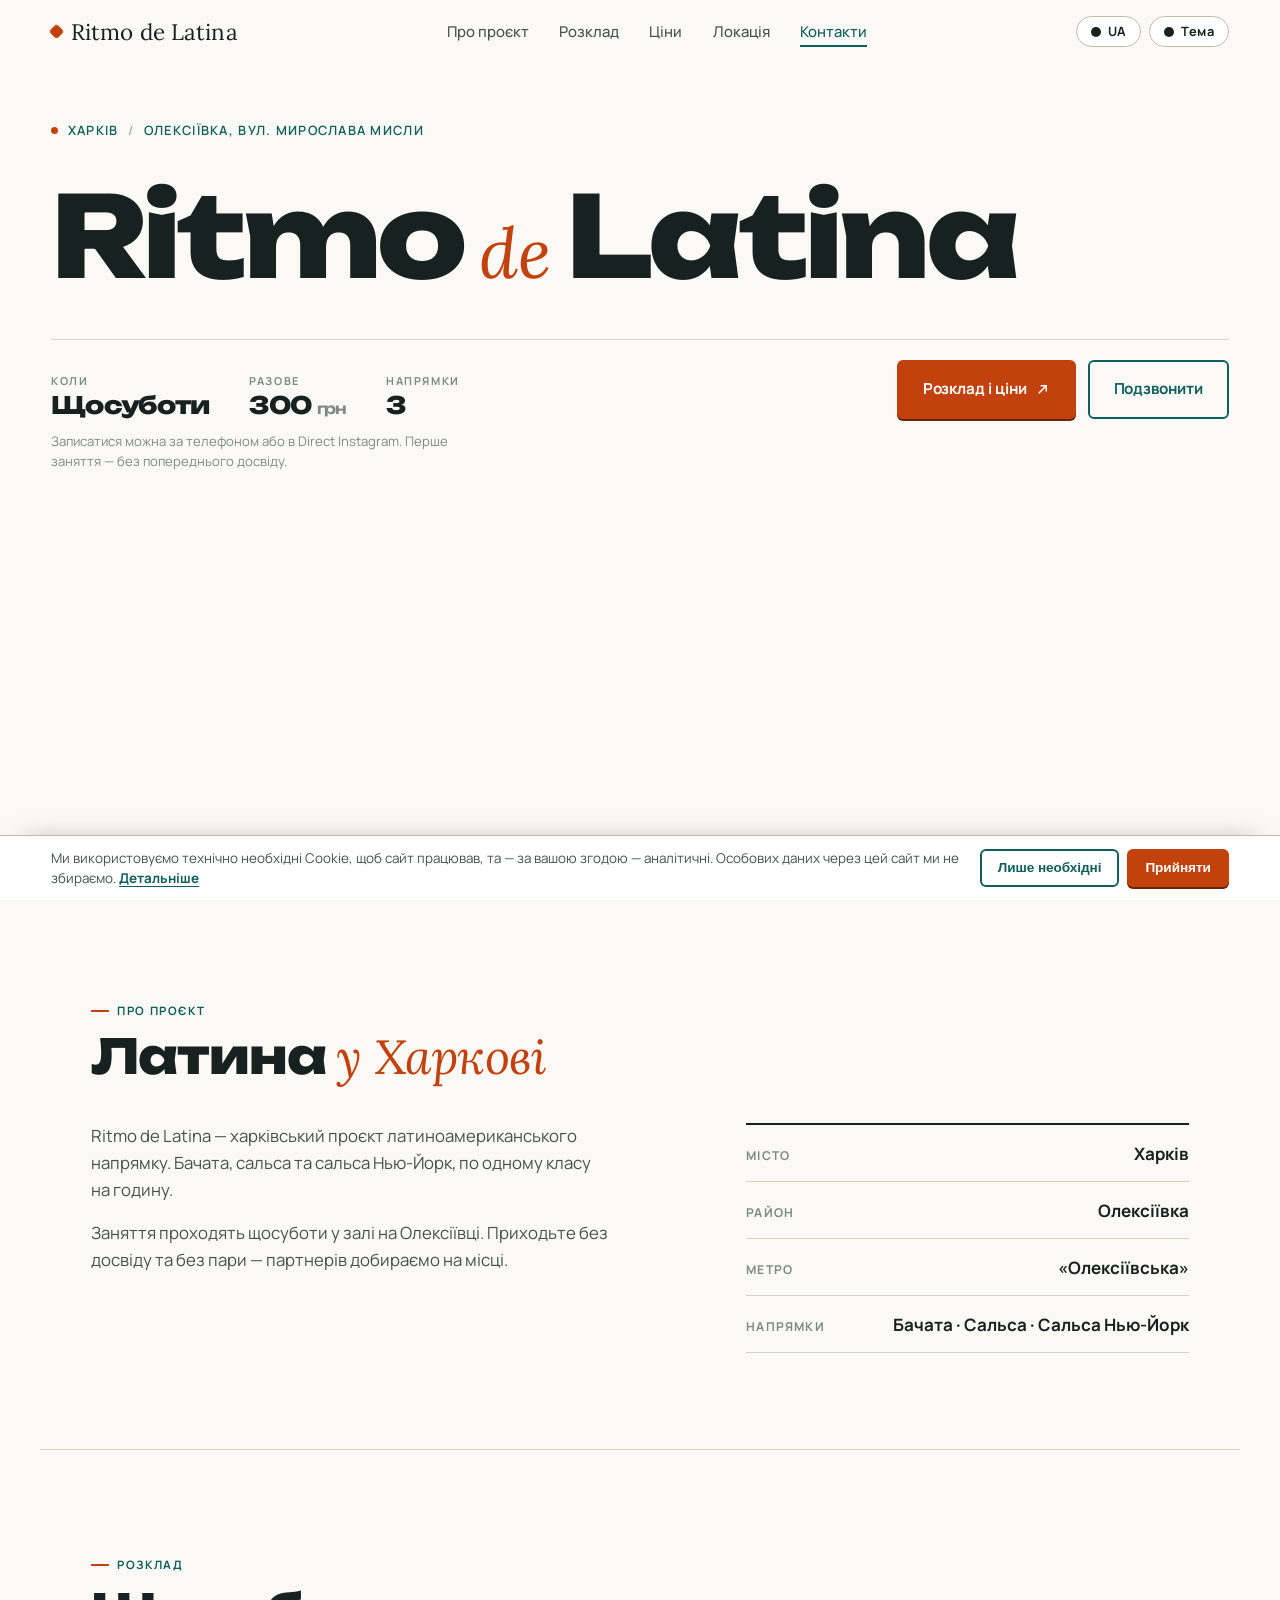
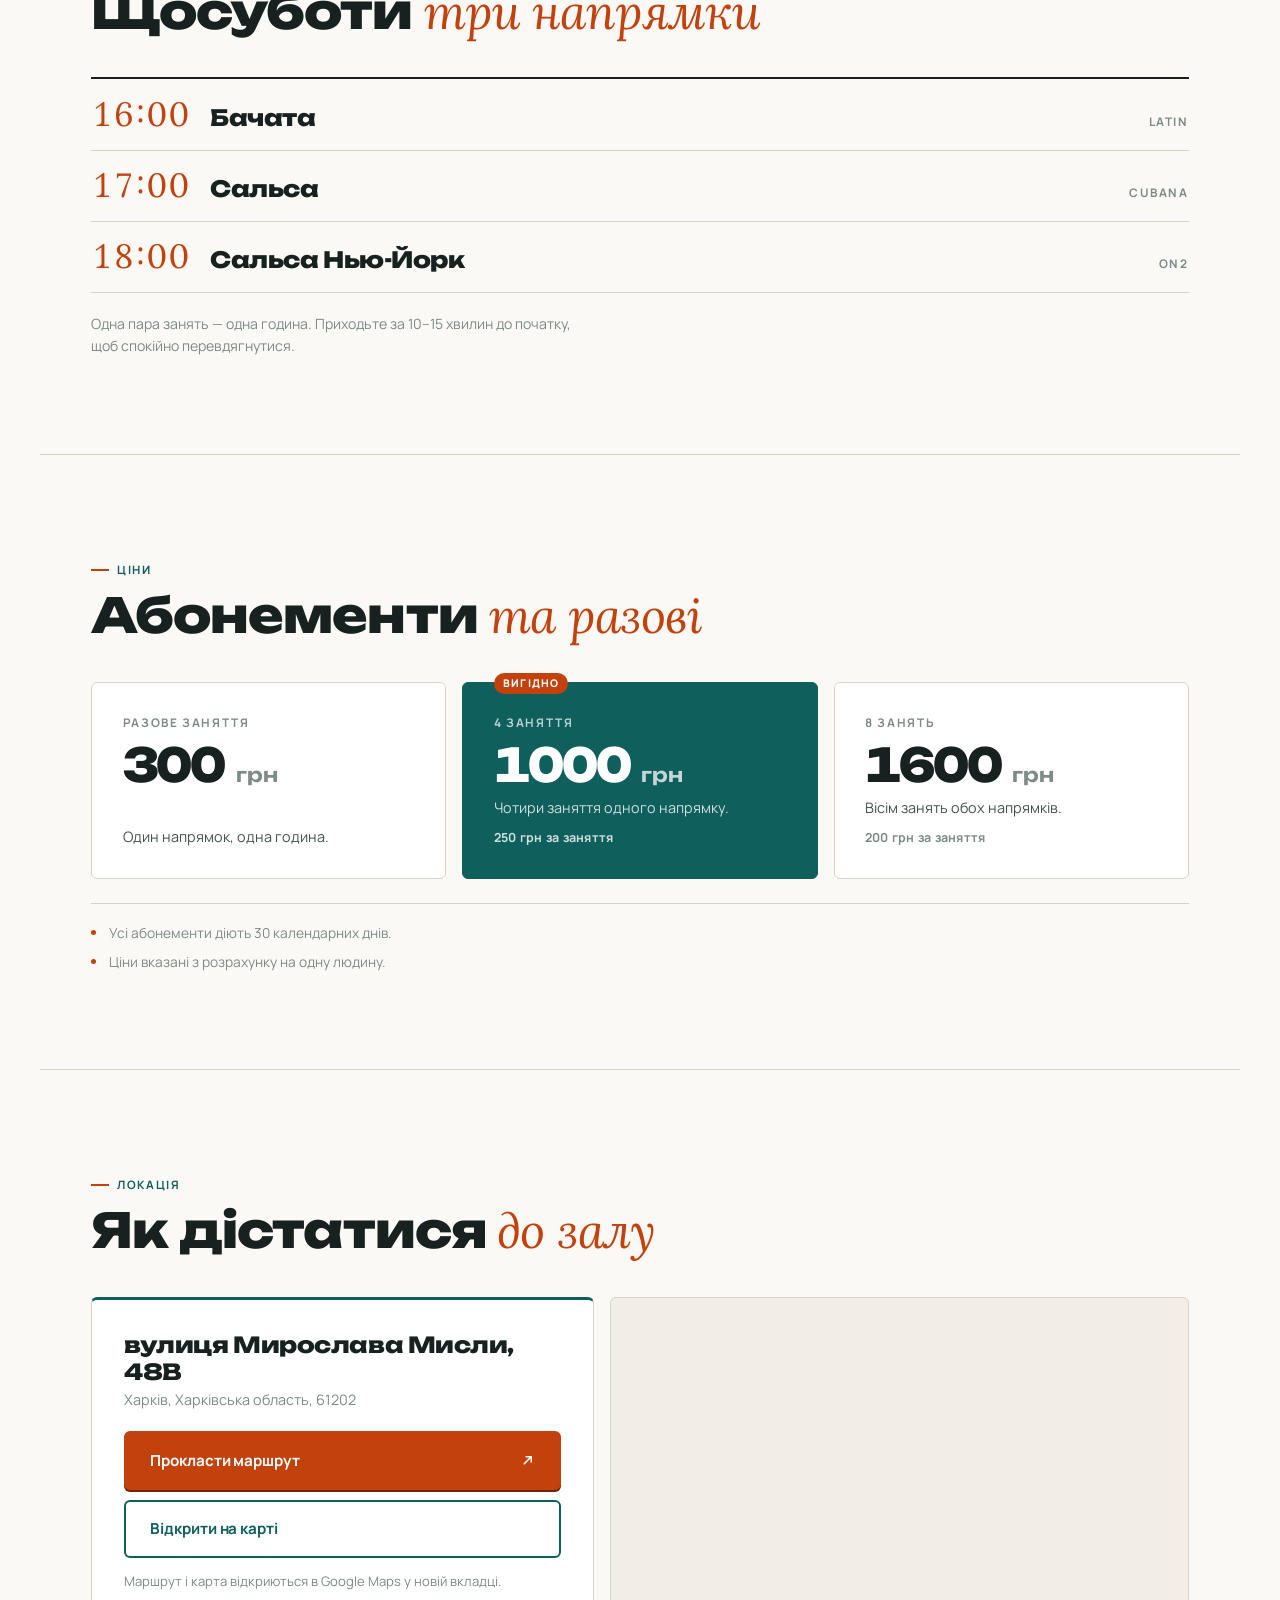
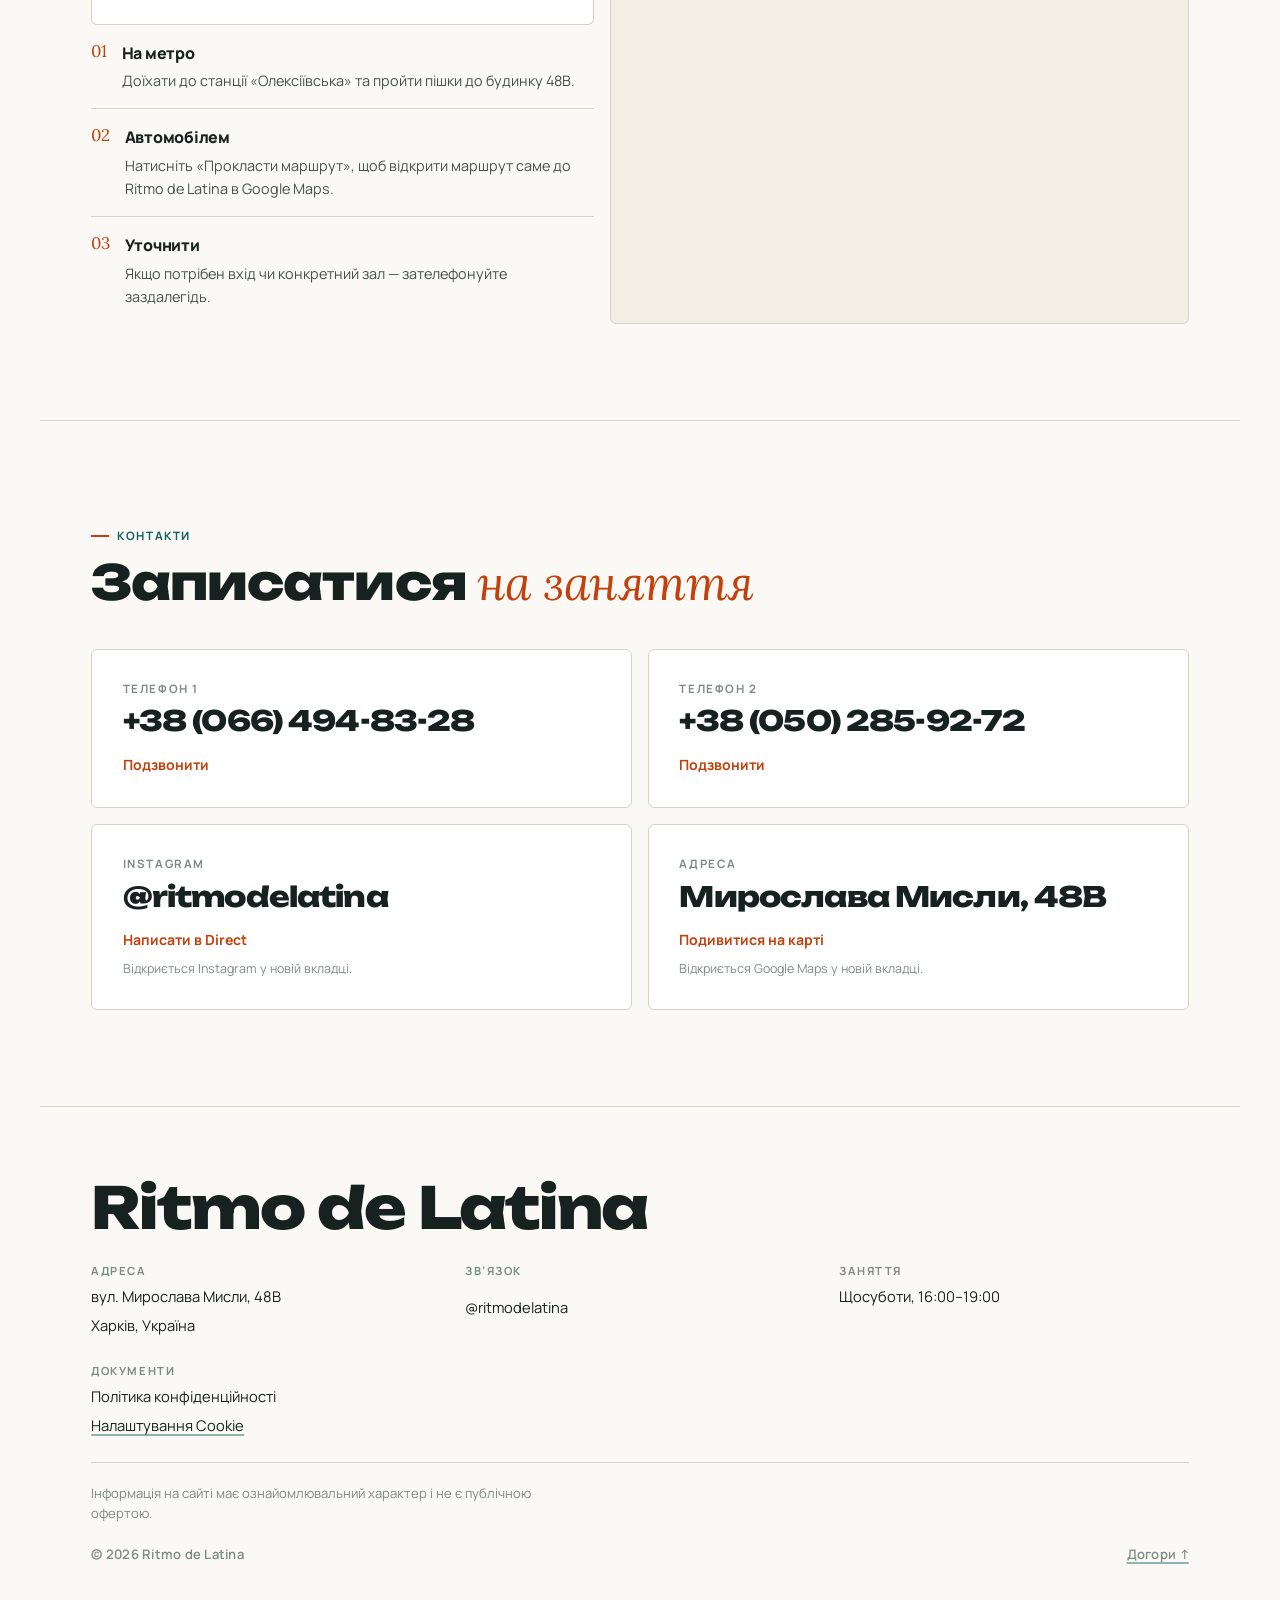
==== commit bd392155: "Link maps and directions to Ritmo de Latina Google Place ID" ====
--- a/index.html
+++ b/index.html
@@ -47,11 +47,6 @@
     "postalCode": "61202",
     "addressRegion": "Харківська область",
     "addressCountry": "UA"
-  },
-  "geo": {
-    "@type": "GeoCoordinates",
-    "latitude": 50.0471622,
-    "longitude": 36.2036876
   },
   "telephone": ["+380664948328", "+380502859272"],
   "openingHoursSpecification": [
@@ -299,14 +294,14 @@
 
     <div class="visit__grid">
       <div class="visit__address">
-        <a class="visit__big" href="https://www.google.com/maps/search/?api=1&amp;query=50.0471622%2C36.2036876" target="_blank" rel="noopener noreferrer nofollow" data-i18n="addr_full">вулиця Мирослава Мисли, 48В</a>
+        <a class="visit__big" href="https://www.google.com/maps/search/?api=1&amp;query=Ritmo%20de%20Latina%20%E2%80%93%20%D1%81%D0%B0%D0%BB%D1%8C%D1%81%D0%B0%20%D1%82%D0%B0%20%D0%B1%D0%B0%D1%87%D0%B0%D1%82%D0%B0%20%D0%A5%D0%B0%D1%80%D0%BA%D1%96%D0%B2%2C%20%D0%9C%D0%B8%D1%80%D0%BE%D1%81%D0%BB%D0%B0%D0%B2%D0%B0%20%D0%9C%D0%B8%D1%81%D0%BB%D0%B8%2048%D0%92&amp;query_place_id=ChIJlaFURs2nJ0ERFCIhbM5C9Gg" target="_blank" rel="noopener noreferrer nofollow" data-i18n="addr_full">вулиця Мирослава Мисли, 48В</a>
         <p class="visit__sub">Харків, Харківська область, 61202</p>
         <div class="visit__acts">
-          <a class="btn btn--ink btn--wide" href="https://www.google.com/maps/dir/?api=1&amp;destination=50.0471622,36.2036876" target="_blank" rel="noopener noreferrer nofollow">
+          <a class="btn btn--ink btn--wide" href="https://www.google.com/maps/dir/?api=1&amp;destination=Ritmo%20de%20Latina%20%E2%80%93%20%D1%81%D0%B0%D0%BB%D1%8C%D1%81%D0%B0%20%D1%82%D0%B0%20%D0%B1%D0%B0%D1%87%D0%B0%D1%82%D0%B0%20%D0%A5%D0%B0%D1%80%D0%BA%D1%96%D0%B2%2C%20%D0%9C%D0%B8%D1%80%D0%BE%D1%81%D0%BB%D0%B0%D0%B2%D0%B0%20%D0%9C%D0%B8%D1%81%D0%BB%D0%B8%2048%D0%92&amp;destination_place_id=ChIJlaFURs2nJ0ERFCIhbM5C9Gg" target="_blank" rel="noopener noreferrer nofollow">
             <span data-i18n="cta_route_full">Прокласти маршрут</span>
             <svg viewBox="0 0 16 16" aria-hidden="true"><path d="M4 12 L12 4 M6 4 h6 v6" fill="none" stroke="currentColor" stroke-width="1.6"/></svg>
           </a>
-          <a class="btn btn--line btn--wide" href="https://www.google.com/maps/search/?api=1&amp;query=50.0471622%2C36.2036876" target="_blank" rel="noopener noreferrer nofollow">
+          <a class="btn btn--line btn--wide" href="https://www.google.com/maps/search/?api=1&amp;query=Ritmo%20de%20Latina%20%E2%80%93%20%D1%81%D0%B0%D0%BB%D1%8C%D1%81%D0%B0%20%D1%82%D0%B0%20%D0%B1%D0%B0%D1%87%D0%B0%D1%82%D0%B0%20%D0%A5%D0%B0%D1%80%D0%BA%D1%96%D0%B2%2C%20%D0%9C%D0%B8%D1%80%D0%BE%D1%81%D0%BB%D0%B0%D0%B2%D0%B0%20%D0%9C%D0%B8%D1%81%D0%BB%D0%B8%2048%D0%92&amp;query_place_id=ChIJlaFURs2nJ0ERFCIhbM5C9Gg" target="_blank" rel="noopener noreferrer nofollow">
             <span data-i18n="cta_map_open">Відкрити на карті</span>
           </a>
         </div>
@@ -315,8 +310,8 @@
 
       <div class="visit__map">
         <iframe
-          title="Мапа: вулиця Мирослава Мисли, 48В, Харків"
-          src="https://www.google.com/maps?q=50.0471622,36.2036876&amp;hl=uk&amp;z=18&amp;output=embed"
+          title="Мапа: Ritmo de Latina, Харків"
+          src="https://www.google.com/maps?q=Ritmo%20de%20Latina%20%E2%80%93%20%D1%81%D0%B0%D0%BB%D1%8C%D1%81%D0%B0%20%D1%82%D0%B0%20%D0%B1%D0%B0%D1%87%D0%B0%D1%82%D0%B0%20%D0%A5%D0%B0%D1%80%D0%BA%D1%96%D0%B2%2C%20%D0%9C%D0%B8%D1%80%D0%BE%D1%81%D0%BB%D0%B0%D0%B2%D0%B0%20%D0%9C%D0%B8%D1%81%D0%BB%D0%B8%2048%D0%92&amp;hl=uk&amp;z=18&amp;output=embed"
           width="100" height="100" loading="lazy" referrerpolicy="no-referrer-when-downgrade"
           sandbox="allow-scripts allow-same-origin allow-popups allow-presentation"
           allowfullscreen></iframe>
@@ -334,7 +329,7 @@
           <span class="visit__n" aria-hidden="true">02</span>
           <div>
             <h3 data-i18n="how_car_h">Автомобілем</h3>
-            <p data-i18n="how_car_p">Навігатор доведе за координатами <span class="mono">50.0471622, 36.2036876</span>.</p>
+            <p data-i18n="how_car_p">Натисніть «Прокласти маршрут», щоб відкрити маршрут саме до Ritmo de Latina в Google Maps.</p>
           </div>
         </li>
         <li>
@@ -374,7 +369,7 @@
         <span class="contact__hint" data-i18n="c_ig_h">Написати в Direct</span>
         <span class="contact__micro" data-i18n="c_ig_micro">Відкриється Instagram у новій вкладці.</span>
       </a>
-      <a class="contact" href="https://www.google.com/maps/search/?api=1&amp;query=50.0471622%2C36.2036876" target="_blank" rel="noopener noreferrer nofollow">
+      <a class="contact" href="https://www.google.com/maps/search/?api=1&amp;query=Ritmo%20de%20Latina%20%E2%80%93%20%D1%81%D0%B0%D0%BB%D1%8C%D1%81%D0%B0%20%D1%82%D0%B0%20%D0%B1%D0%B0%D1%87%D0%B0%D1%82%D0%B0%20%D0%A5%D0%B0%D1%80%D0%BA%D1%96%D0%B2%2C%20%D0%9C%D0%B8%D1%80%D0%BE%D1%81%D0%BB%D0%B0%D0%B2%D0%B0%20%D0%9C%D0%B8%D1%81%D0%BB%D0%B8%2048%D0%92&amp;query_place_id=ChIJlaFURs2nJ0ERFCIhbM5C9Gg" target="_blank" rel="noopener noreferrer nofollow">
         <span class="contact__k" data-i18n="c_geo_k">Адреса</span>
         <span class="contact__v" data-i18n="c_geo_v">Мирослава Мисли, 48В</span>
         <span class="contact__hint" data-i18n="c_geo_h">Подивитися на карті</span>
@@ -395,7 +390,7 @@
   <div class="closing__meta">
     <div class="closing__col">
       <span class="closing__label" data-i18n="f_addr_label">Адреса</span>
-      <a href="https://www.google.com/maps/search/?api=1&amp;query=50.0471622%2C36.2036876" target="_blank" rel="noopener noreferrer nofollow">вул. Мирослава Мисли, 48В</a>
+      <a href="https://www.google.com/maps/search/?api=1&amp;query=Ritmo%20de%20Latina%20%E2%80%93%20%D1%81%D0%B0%D0%BB%D1%8C%D1%81%D0%B0%20%D1%82%D0%B0%20%D0%B1%D0%B0%D1%87%D0%B0%D1%82%D0%B0%20%D0%A5%D0%B0%D1%80%D0%BA%D1%96%D0%B2%2C%20%D0%9C%D0%B8%D1%80%D0%BE%D1%81%D0%BB%D0%B0%D0%B2%D0%B0%20%D0%9C%D0%B8%D1%81%D0%BB%D0%B8%2048%D0%92&amp;query_place_id=ChIJlaFURs2nJ0ERFCIhbM5C9Gg" target="_blank" rel="noopener noreferrer nofollow">вул. Мирослава Мисли, 48В</a>
       <span data-i18n="f_city">Харків, Україна</span>
     </div>
     <div class="closing__col">
@@ -448,6 +443,6 @@
   <button class="btn btn--line call-dialog__close" type="button" data-call-close data-i18n="call_cancel">Скасувати</button>
 </dialog>
 
-<script src="script.js?v=call5"></script>
+<script src="script.js?v=place7"></script>
 </body>
 </html>
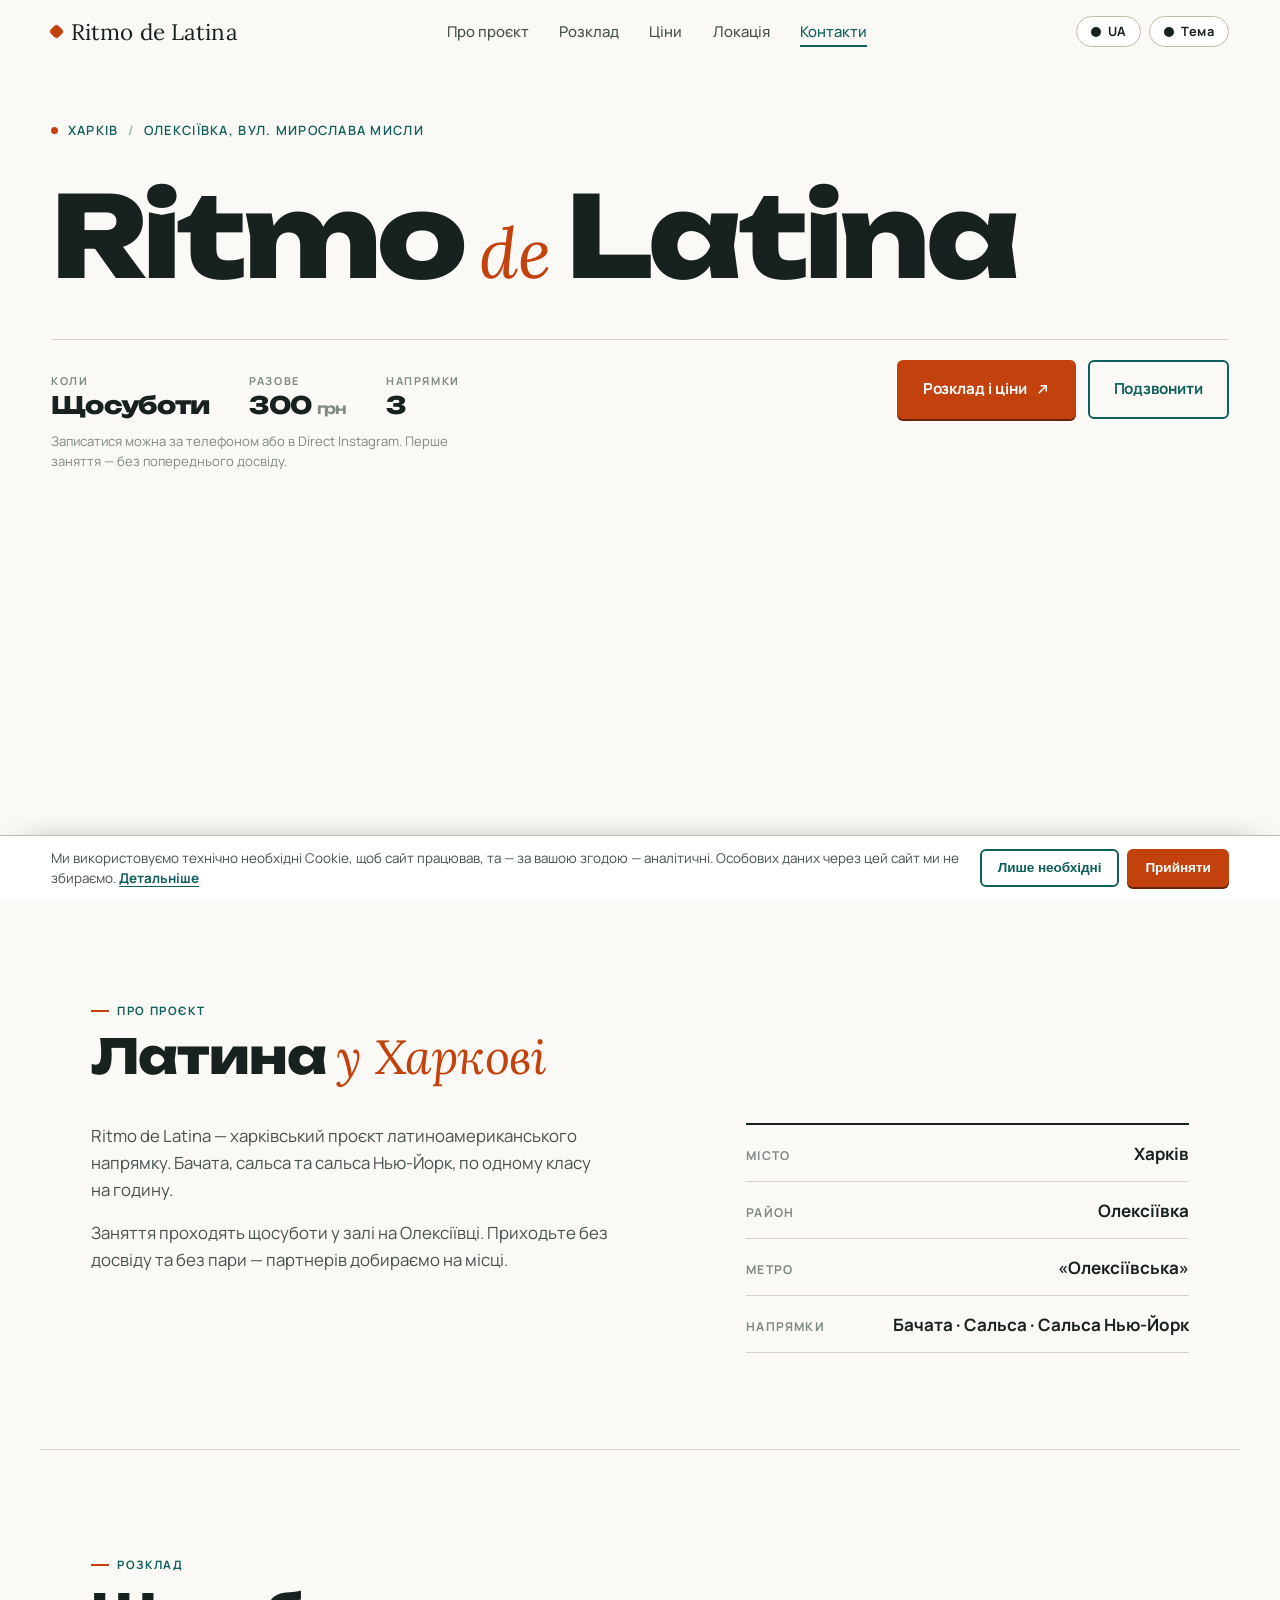
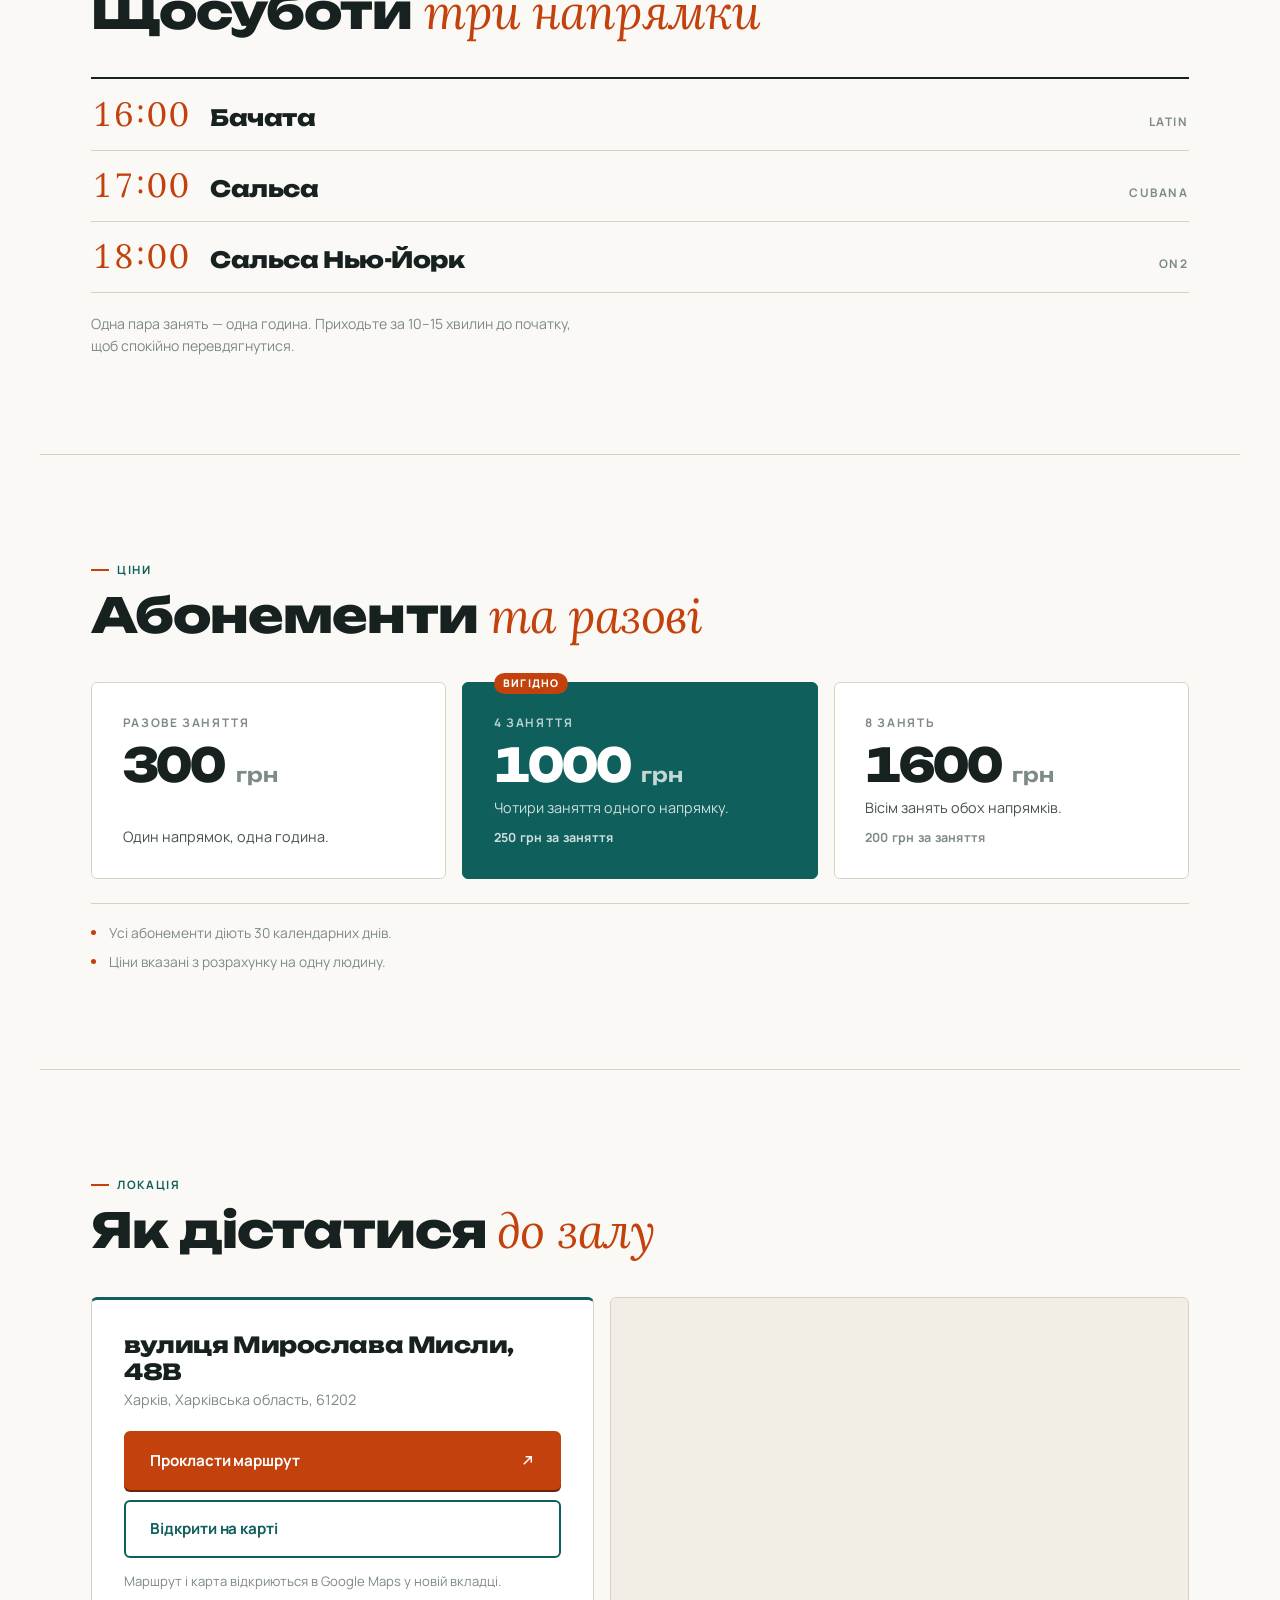
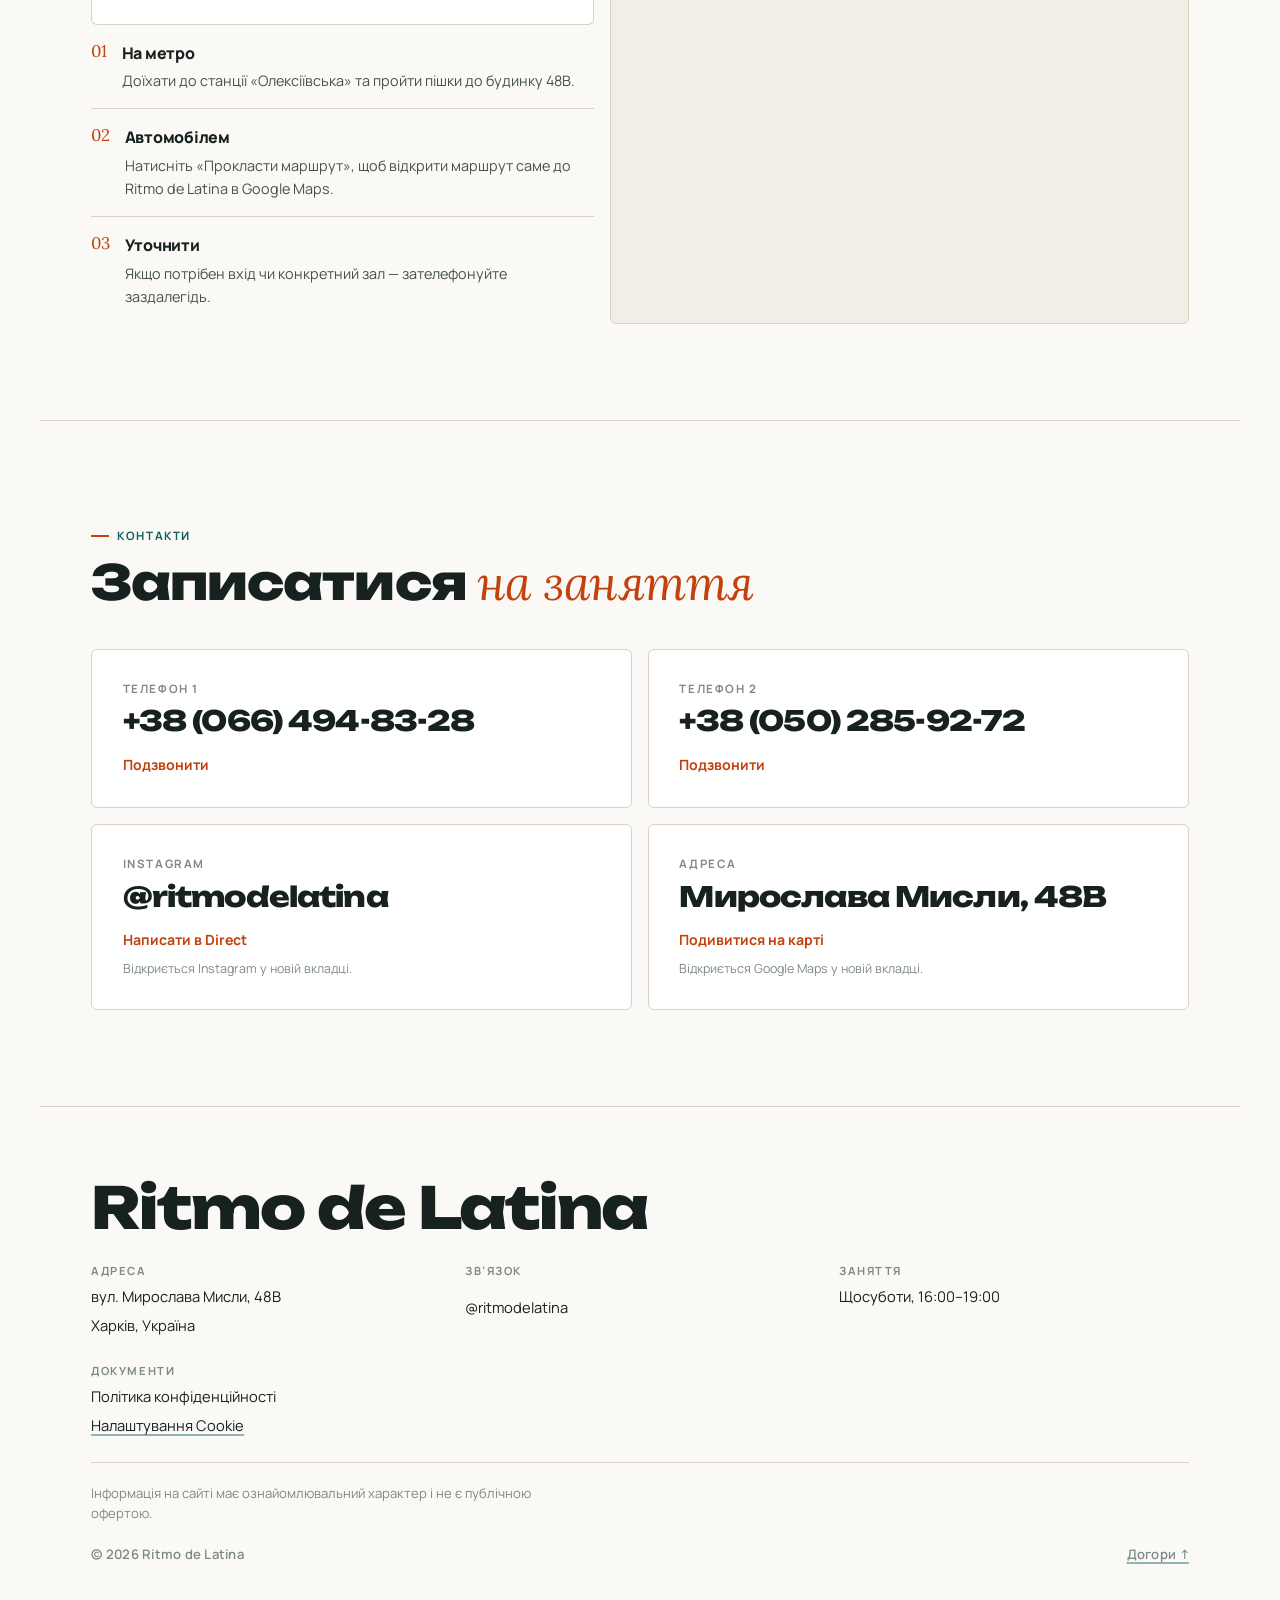
==== commit 70dbcd8d: "Publish motion update and refresh browser cache" ====
--- a/index.html
+++ b/index.html
@@ -33,7 +33,7 @@
 <link rel="preconnect" href="https://fonts.googleapis.com">
 <link rel="preconnect" href="https://fonts.gstatic.com" crossorigin>
 <link href="https://fonts.googleapis.com/css2?family=Unbounded:wght@500;700;800&amp;family=Manrope:wght@400;500;700;800&amp;family=Lora:ital,wght@1,400;1,600&amp;display=swap" rel="stylesheet">
-<link rel="stylesheet" href="styles.css?v=call5">
+<link rel="stylesheet" href="styles.css?v=motion8">
 <script type="application/ld+json">
 {
   "@context": "https://schema.org",
@@ -443,6 +443,6 @@
   <button class="btn btn--line call-dialog__close" type="button" data-call-close data-i18n="call_cancel">Скасувати</button>
 </dialog>
 
-<script src="script.js?v=place7"></script>
+<script src="script.js?v=motion8"></script>
 </body>
 </html>
--- a/styles.css
+++ b/styles.css
@@ -1189,3 +1189,86 @@
 @media (max-width: 639px) {
   .call-dialog { margin: auto auto max(12px, env(safe-area-inset-bottom, 0px)); padding: 20px; }
 }
+
+/* Motion refinement: theme wave and scroll entrances. */
+:root { color-scheme: light; }
+:root[data-theme="dark"] { color-scheme: dark; }
+#theme .chip__dot { transform-origin: center; }
+@media (prefers-reduced-motion: no-preference) {
+  /* Content remains readable, even if an animation is interrupted. */
+  [data-enter], .hero__word, .hero [data-enter] {
+    opacity: 1; transform: none; animation: none;
+  }
+  .hero .hero__meta { animation: gentle-rise .55s var(--ease) both; }
+  .hero__title .hero__word { animation: gentle-rise .72s var(--ease) both; }
+  .hero__title .hero__word:nth-child(2) { animation-delay: .065s; }
+  .hero__title .hero__word:nth-child(3) { animation-delay: .13s; }
+  .hero .hero__foot { animation: gentle-rise .72s .12s var(--ease) both; }
+  .hero .hero__micro { animation: gentle-rise .65s .19s var(--ease) both; }
+  .nav__links a {
+    transition: color .25s var(--ease), background-color .3s var(--ease);
+  }
+  .nav__icon { transition: transform .32s var(--ease); }
+  .nav__links a.is-active .nav__icon { transform: translateY(-2px); }
+  .btn, .chip, .contact, .price, .call-dialog__number {
+    transition: transform .24s var(--ease), background-color .3s var(--ease),
+      color .3s var(--ease), border-color .3s var(--ease), box-shadow .3s var(--ease);
+  }
+  .btn:active, .chip:active, .contact:active, .call-dialog__number:active {
+    transform: scale(.975);
+  }
+  .call-dialog[open] { animation: dialog-arrive .32s var(--ease) both; }
+  .call-dialog[open]::backdrop { animation: backdrop-arrive .24s ease both; }
+  /* Fallback for browsers without same-document View Transitions. */
+  .theme-soft body, .theme-soft .nav, .theme-soft .nav__links,
+  .theme-soft .hero__wrap, .theme-soft .section, .theme-soft .about__facts,
+  .theme-soft .slot, .theme-soft .price, .theme-soft .contact,
+  .theme-soft .visit__address, .theme-soft .visit__map, .theme-soft .closing,
+  .theme-soft .cookie, .theme-soft .call-dialog, .theme-soft .call-dialog__number,
+  .theme-soft .btn, .theme-soft .chip {
+    transition: background-color .44s ease, color .44s ease,
+      border-color .44s ease, box-shadow .44s ease, transform .22s var(--ease);
+  }
+  .theme-soft .label, .theme-soft .serif, .theme-soft .hero__word--serif,
+  .theme-soft .hero__meta, .theme-soft .hero__micro, .theme-soft .slot__time,
+  .theme-soft .about__lead p, .theme-soft .price__desc, .theme-soft .contact__hint {
+    transition: color .44s ease;
+  }
+  .theme-pop #theme .chip__dot { animation: theme-icon-turn .55s var(--ease); }
+  .theme-ring {
+    position: fixed; z-index: 100; pointer-events: none; width: 44px; height: 44px;
+    left: var(--wave-x); top: var(--wave-y); border: 2px solid var(--accent);
+    border-radius: 50%; transform: translate(-50%, -50%);
+    animation: theme-ring-out .52s var(--ease) both;
+  }
+  /* Native transition: the new theme expands from the theme button. */
+  html.theme-wave::view-transition-group(root) { animation-duration: .58s; }
+  html.theme-wave::view-transition-old(root) { animation: none; mix-blend-mode: normal; }
+  html.theme-wave::view-transition-new(root) {
+    animation: theme-circle .58s cubic-bezier(.25,.75,.25,1) both;
+    mix-blend-mode: normal;
+  }
+  html.theme-wave::view-transition-image-pair(root) { isolation: isolate; }
+}
+@keyframes gentle-rise {
+  from { opacity: .78; transform: translateY(8px); }
+  to { opacity: 1; transform: translateY(0); }
+}
+@keyframes dialog-arrive {
+  from { opacity: .7; transform: translateY(14px) scale(.98); }
+  to { opacity: 1; transform: none; }
+}
+@keyframes backdrop-arrive { from { opacity: 0; } to { opacity: 1; } }
+@keyframes theme-icon-turn {
+  0% { transform: rotate(-60deg) scale(.75); }
+  65% { transform: rotate(18deg) scale(1.18); }
+  100% { transform: rotate(0) scale(1); }
+}
+@keyframes theme-ring-out {
+  from { opacity: .65; transform: translate(-50%, -50%) scale(.8); }
+  to { opacity: 0; transform: translate(-50%, -50%) scale(3.4); }
+}
+@keyframes theme-circle {
+  from { clip-path: circle(0px at var(--wave-x) var(--wave-y)); }
+  to { clip-path: circle(var(--wave-radius) at var(--wave-x) var(--wave-y)); }
+}
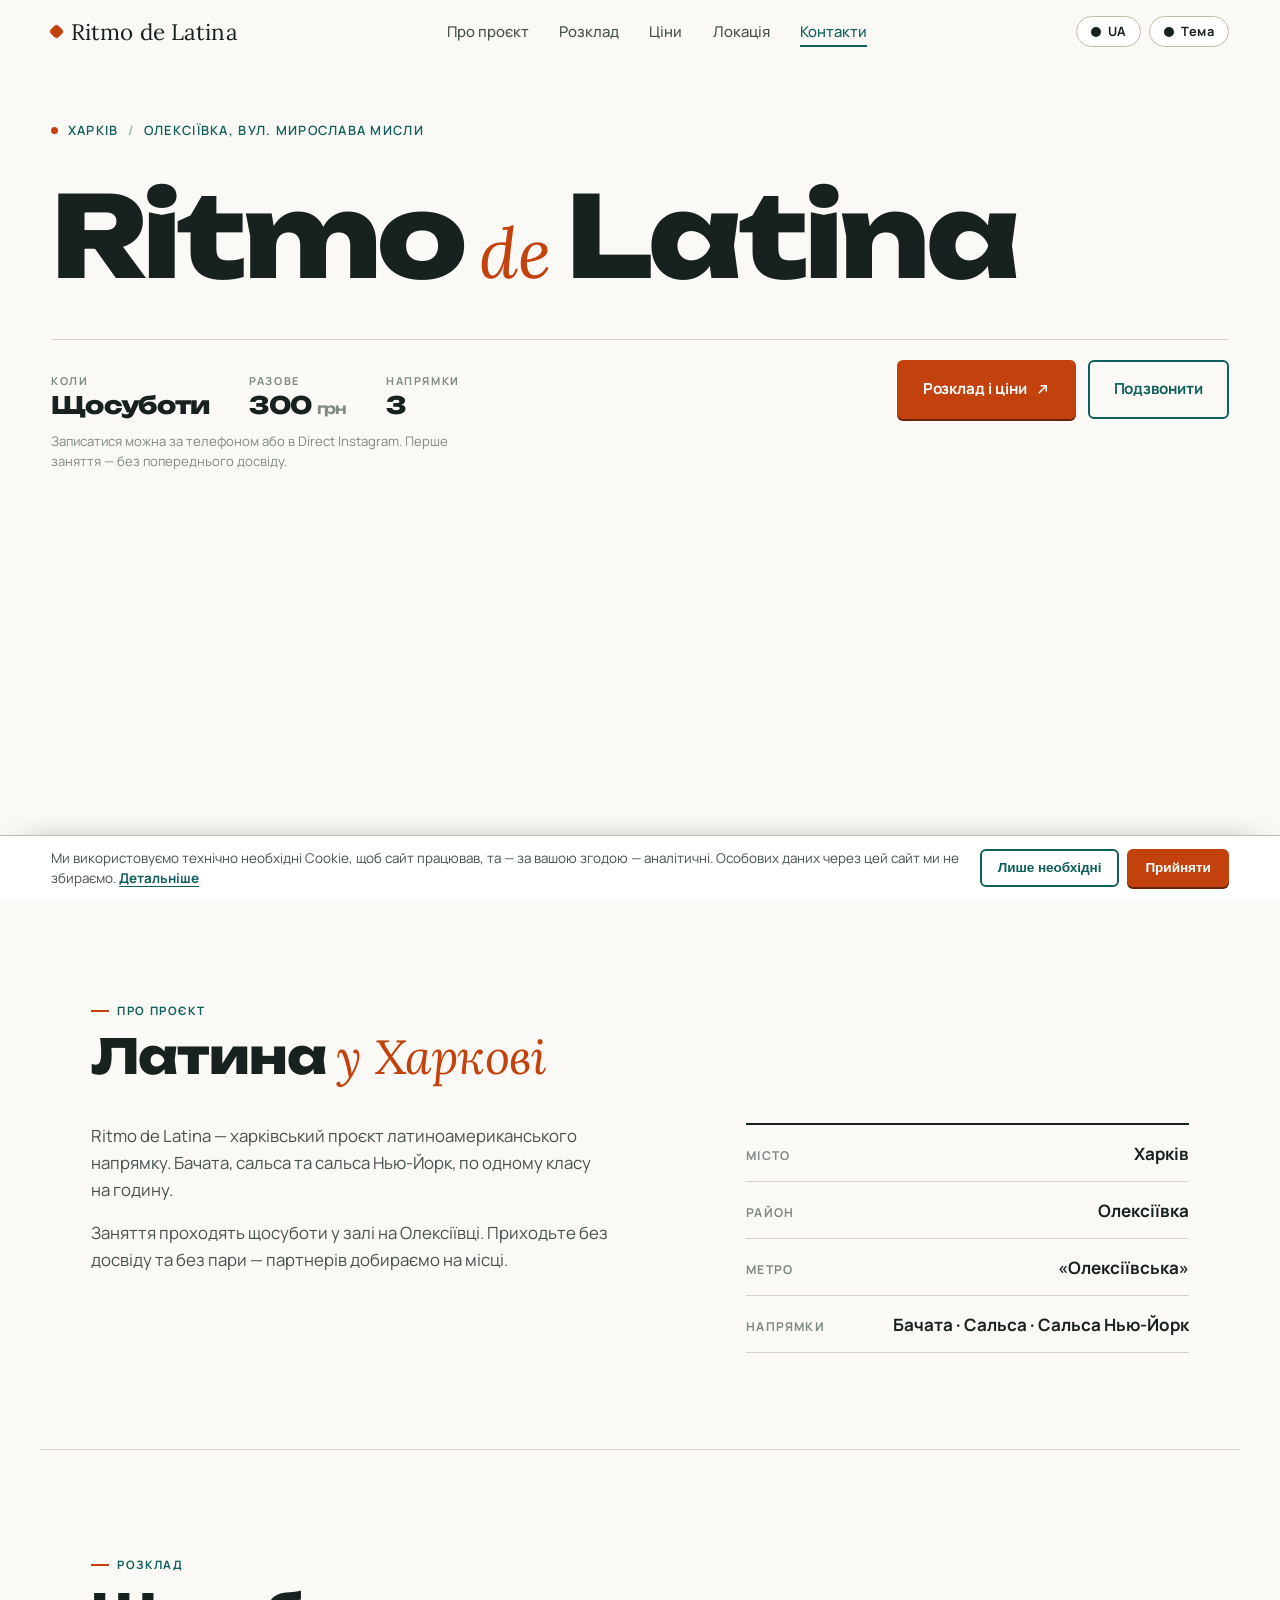
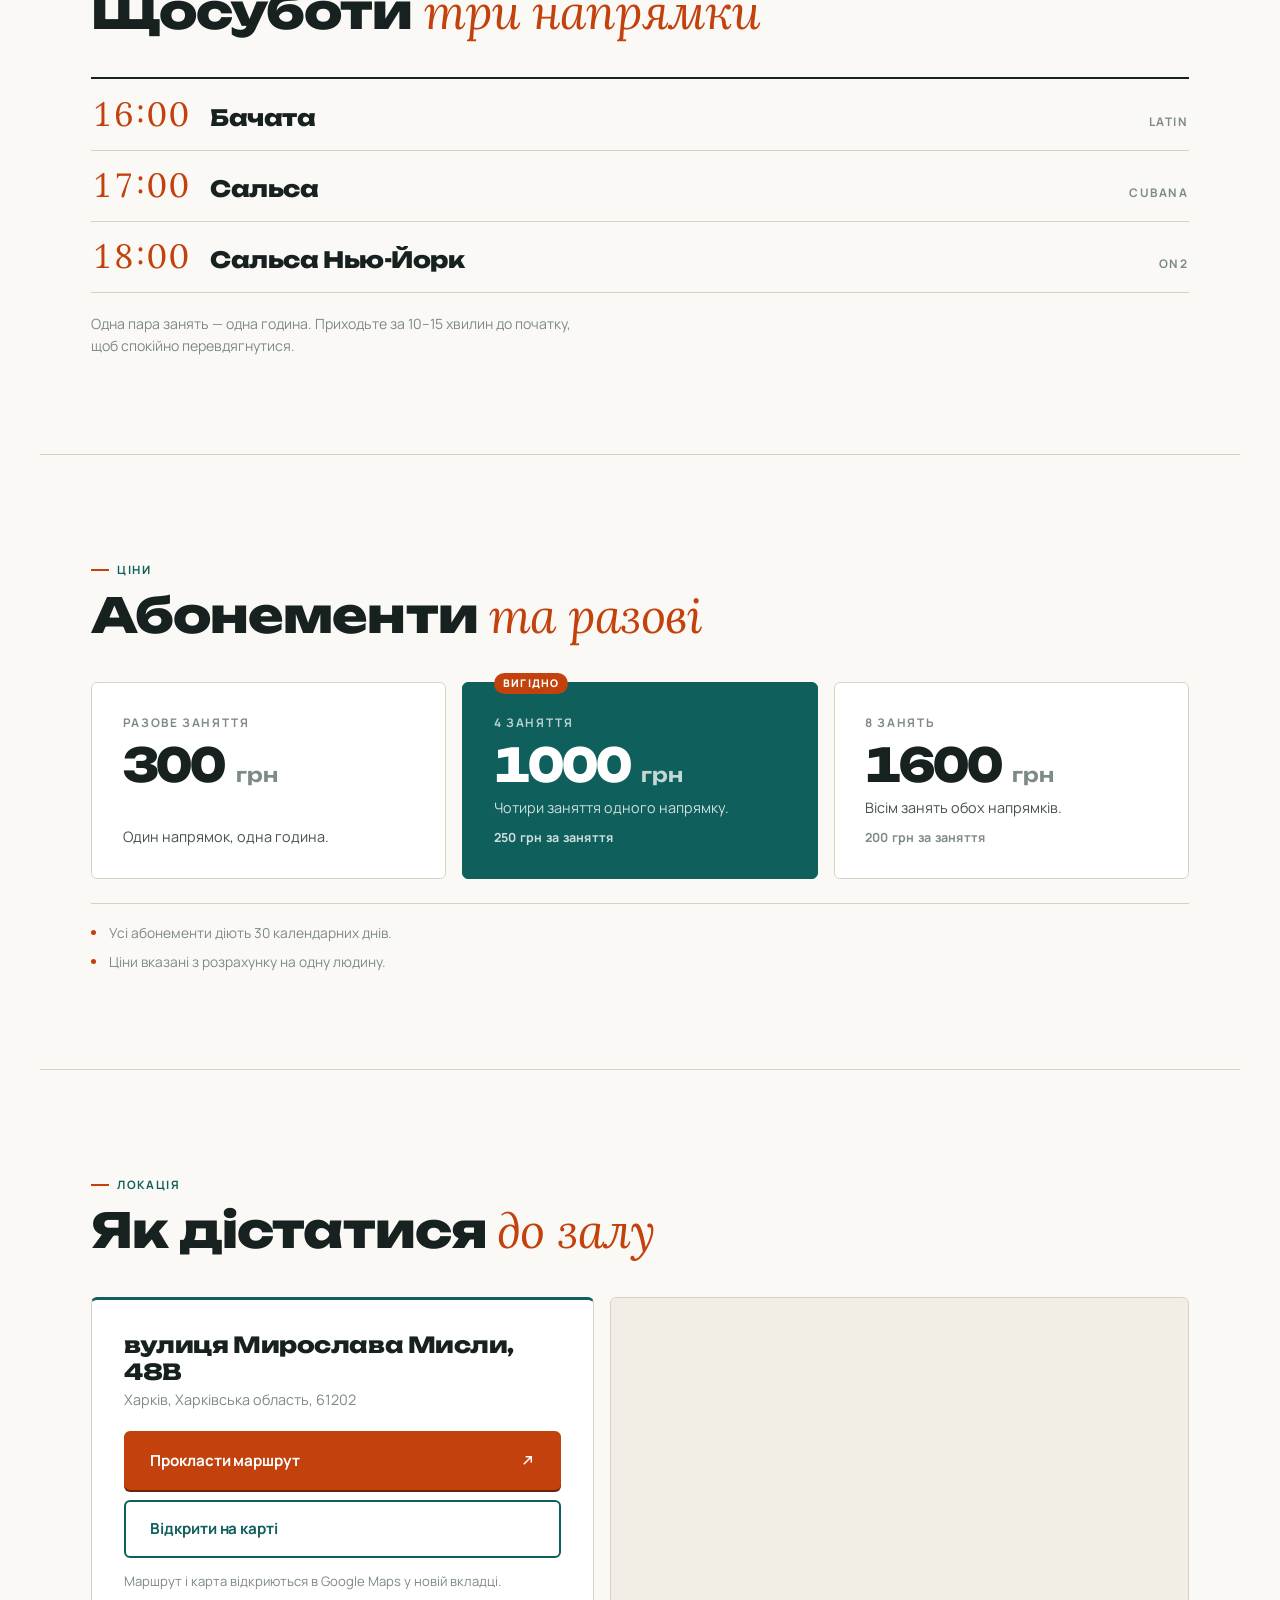
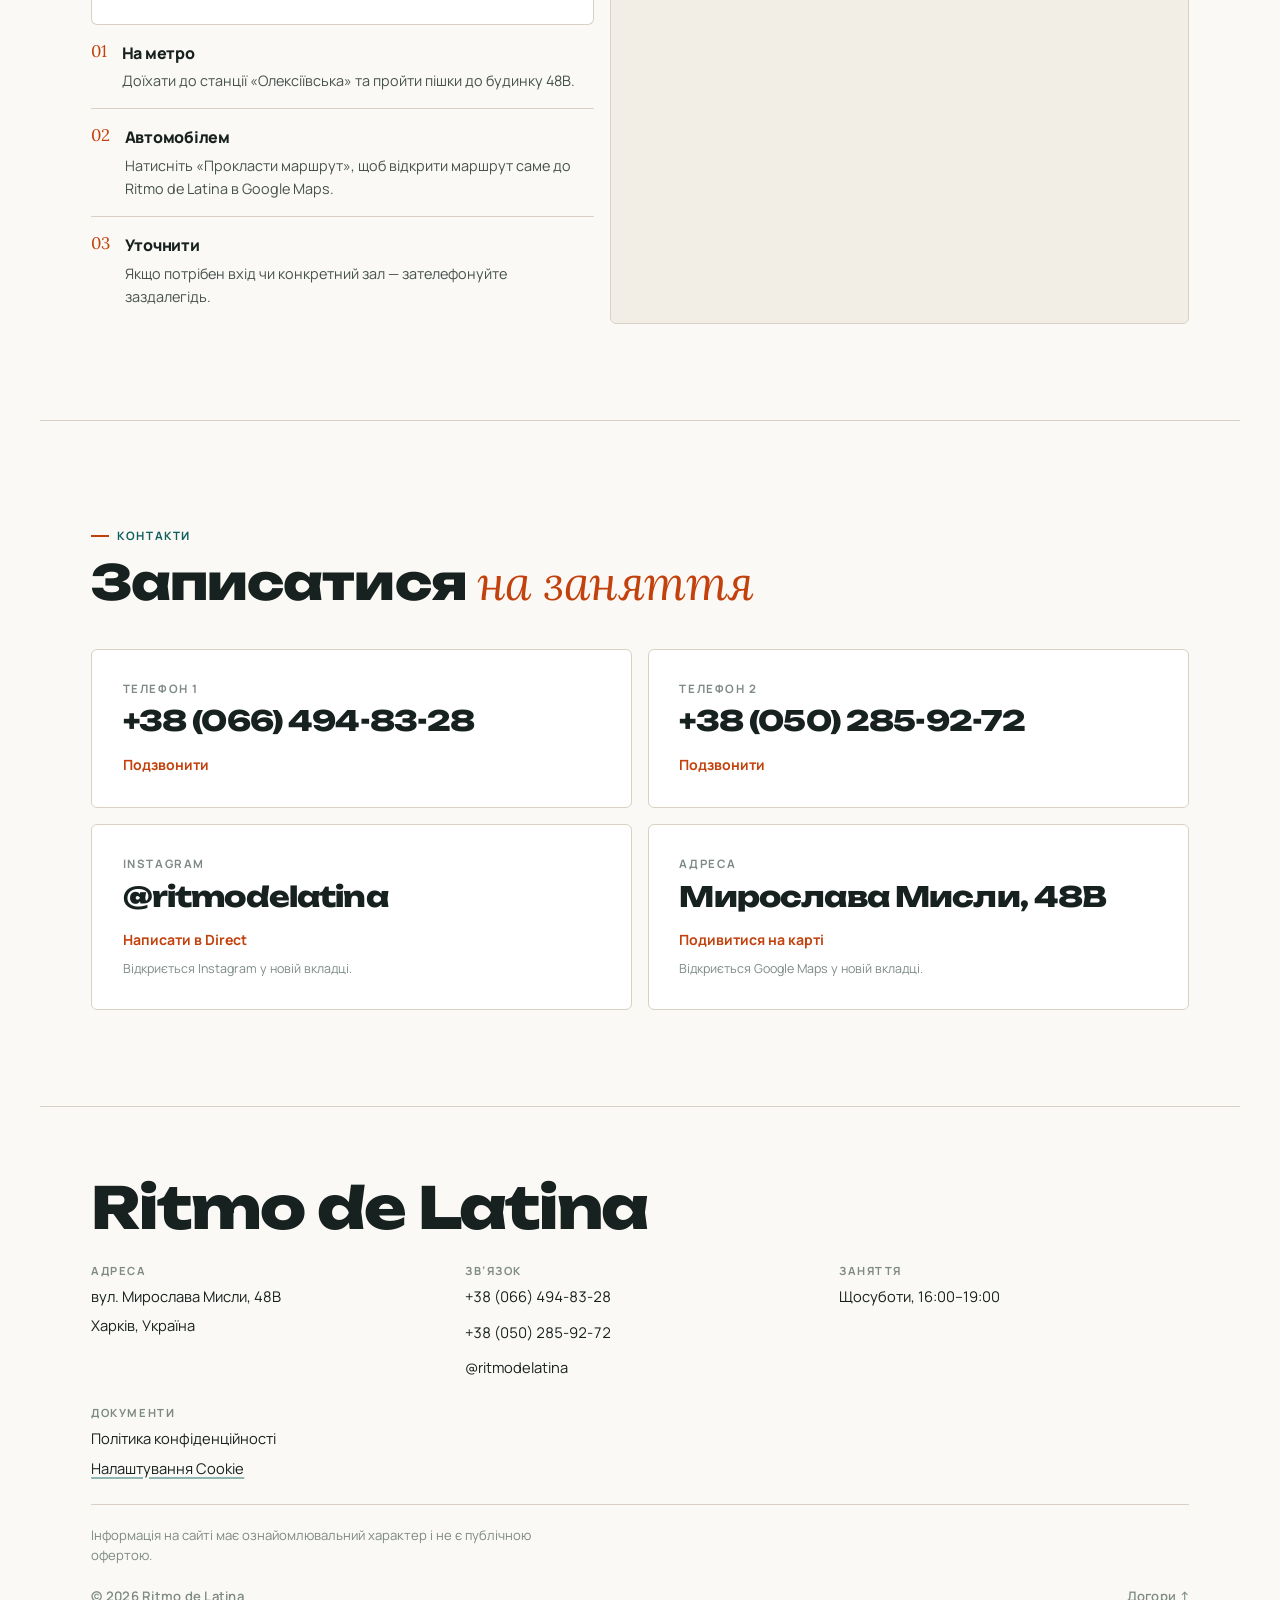
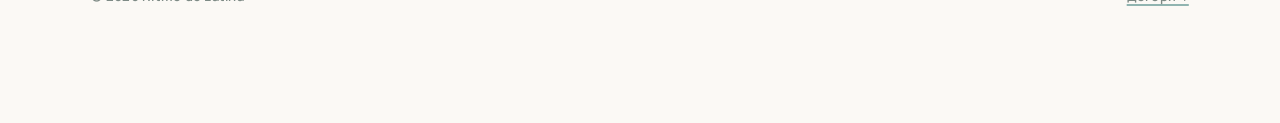
==== commit 2315ecd0: "Render both contact numbers directly in HTML and publish Motion 9" ====
--- a/index.html
+++ b/index.html
@@ -33,7 +33,7 @@
 <link rel="preconnect" href="https://fonts.googleapis.com">
 <link rel="preconnect" href="https://fonts.gstatic.com" crossorigin>
 <link href="https://fonts.googleapis.com/css2?family=Unbounded:wght@500;700;800&amp;family=Manrope:wght@400;500;700;800&amp;family=Lora:ital,wght@1,400;1,600&amp;display=swap" rel="stylesheet">
-<link rel="stylesheet" href="styles.css?v=motion8">
+<link rel="stylesheet" href="styles.css?v=motion9">
 <script type="application/ld+json">
 {
   "@context": "https://schema.org",
@@ -353,14 +353,14 @@
     </div>
 
     <div class="contacts__grid">
-      <a class="contact" href="#contacts" data-phone data-cc="380" data-n1="66" data-n2="494" data-n3="83" data-n4="28">
+      <a class="contact" href="tel:+380664948328" data-phone data-cc="380" data-n1="66" data-n2="494" data-n3="83" data-n4="28">
         <span class="contact__k" data-i18n="c_phone_k">Телефон 1</span>
-        <span class="contact__v" data-phone-label></span>
+        <span class="contact__v" data-phone-label>+38 (066) 494-83-28</span>
         <span class="contact__hint" data-i18n="c_call_h">Подзвонити</span>
       </a>
-      <a class="contact" href="#contacts" data-phone data-cc="380" data-n1="50" data-n2="285" data-n3="92" data-n4="72">
+      <a class="contact" href="tel:+380502859272" data-phone data-cc="380" data-n1="50" data-n2="285" data-n3="92" data-n4="72">
         <span class="contact__k" data-i18n="c_phone_k2">Телефон 2</span>
-        <span class="contact__v" data-phone-label></span>
+        <span class="contact__v" data-phone-label>+38 (050) 285-92-72</span>
         <span class="contact__hint" data-i18n="c_call_h">Подзвонити</span>
       </a>
       <a class="contact" href="https://www.instagram.com/ritmodelatina/" target="_blank" rel="noopener noreferrer nofollow">
@@ -395,8 +395,8 @@
     </div>
     <div class="closing__col">
       <span class="closing__label" data-i18n="f_contact_label">Зв’язок</span>
-      <a href="#contacts" data-phone data-cc="380" data-n1="66" data-n2="494" data-n3="83" data-n4="28" data-phone-label></a>
-      <a href="#contacts" data-phone data-cc="380" data-n1="50" data-n2="285" data-n3="92" data-n4="72" data-phone-label></a>
+      <a href="tel:+380664948328" data-phone data-cc="380" data-n1="66" data-n2="494" data-n3="83" data-n4="28" data-phone-label>+38 (066) 494-83-28</a>
+      <a href="tel:+380502859272" data-phone data-cc="380" data-n1="50" data-n2="285" data-n3="92" data-n4="72" data-phone-label>+38 (050) 285-92-72</a>
       <a href="https://www.instagram.com/ritmodelatina/" target="_blank" rel="noopener noreferrer nofollow">@ritmodelatina</a>
     </div>
     <div class="closing__col">
@@ -437,12 +437,12 @@
 <dialog class="call-dialog" id="call-dialog" aria-labelledby="call-title">
   <h2 id="call-title" class="call-dialog__title" data-i18n="call_choose">Оберіть номер телефону</h2>
   <div class="call-dialog__options">
-    <a class="call-dialog__number" href="#contacts" data-phone data-cc="380" data-n1="66" data-n2="494" data-n3="83" data-n4="28"><small data-i18n="c_phone_k">Телефон 1</small><span data-phone-label></span></a>
-    <a class="call-dialog__number" href="#contacts" data-phone data-cc="380" data-n1="50" data-n2="285" data-n3="92" data-n4="72"><small data-i18n="c_phone_k2">Телефон 2</small><span data-phone-label></span></a>
+    <a class="call-dialog__number" href="tel:+380664948328" data-phone data-cc="380" data-n1="66" data-n2="494" data-n3="83" data-n4="28"><small data-i18n="c_phone_k">Телефон 1</small><span data-phone-label>+38 (066) 494-83-28</span></a>
+    <a class="call-dialog__number" href="tel:+380502859272" data-phone data-cc="380" data-n1="50" data-n2="285" data-n3="92" data-n4="72"><small data-i18n="c_phone_k2">Телефон 2</small><span data-phone-label>+38 (050) 285-92-72</span></a>
   </div>
   <button class="btn btn--line call-dialog__close" type="button" data-call-close data-i18n="call_cancel">Скасувати</button>
 </dialog>
 
-<script src="script.js?v=motion8"></script>
+<script src="script.js?v=motion9"></script>
 </body>
 </html>
--- a/styles.css
+++ b/styles.css
@@ -1272,3 +1272,45 @@
   from { clip-path: circle(0px at var(--wave-x) var(--wave-y)); }
   to { clip-path: circle(var(--wave-radius) at var(--wave-x) var(--wave-y)); }
 }
+
+/* Motion 9: consistent, visible motion in Chrome and Safari. */
+@media (prefers-reduced-motion: no-preference) {
+  .hero .hero__meta { animation-duration: .85s; }
+  .hero__title .hero__word { animation-duration: 1.05s; }
+  .hero__title .hero__word:nth-child(2) { animation-delay: .12s; }
+  .hero__title .hero__word:nth-child(3) { animation-delay: .24s; }
+  .hero .hero__foot { animation-duration: 1s; animation-delay: .23s; }
+  .hero .hero__micro { animation-duration: .95s; animation-delay: .32s; }
+  .theme-wash {
+    position: fixed; z-index: 1000; pointer-events: none;
+    border-radius: 50%; transform-origin: center;
+    transform: translate(-50%, -50%) scale(0);
+    animation: theme-wash-expand 1.24s both;
+    will-change: transform, opacity;
+  }
+  .call-dialog[open] { animation: call-sheet-open .65s cubic-bezier(.18,.75,.24,1) both; }
+  .call-dialog[open]::backdrop { animation: backdrop-arrive .55s ease both; }
+  .call-dialog[open] .call-dialog__number { animation: call-option-in .53s .12s var(--ease) both; }
+  .call-dialog[open] .call-dialog__number:nth-child(2) { animation-delay: .23s; }
+  .call-dialog[open] .call-dialog__close { animation: call-option-in .48s .30s var(--ease) both; }
+  .call-dialog[open].is-closing { animation: call-sheet-close .32s ease-in both; }
+  .call-dialog[open].is-closing::backdrop { animation: backdrop-arrive .32s ease reverse both; }
+  .call-dialog[open].is-closing .call-dialog__number,
+  .call-dialog[open].is-closing .call-dialog__close { animation: none; }
+  @media (max-width: 639px) {
+    .call-dialog[open] { animation-name: call-mobile-open; }
+    .call-dialog[open].is-closing { animation-name: call-mobile-close; }
+  }
+}
+@keyframes theme-wash-expand {
+  0% { transform: translate(-50%, -50%) scale(0); opacity: 1; animation-timing-function: cubic-bezier(.42,0,.25,1); }
+  53.3% { transform: translate(-50%, -50%) scale(1); opacity: 1; }
+  100% { transform: translate(-50%, -50%) scale(1); opacity: 0; }
+}
+@keyframes call-sheet-open { from { opacity: 0; transform: translateY(28px) scale(.96); } to { opacity: 1; transform: none; } }
+@keyframes call-sheet-close { from { opacity: 1; transform: none; } to { opacity: 0; transform: translateY(22px) scale(.97); } }
+@keyframes call-mobile-open { from { opacity: .35; transform: translateY(105%); } to { opacity: 1; transform: translateY(0); } }
+@keyframes call-mobile-close { from { opacity: 1; transform: translateY(0); } to { opacity: 0; transform: translateY(105%); } }
+@keyframes call-option-in { from { opacity: .25; transform: translateY(14px); } to { opacity: 1; transform: translateY(0); } }
+@media (prefers-reduced-motion: reduce) { .theme-wash { display: none; } }
+.closing__col a[data-phone] { display: inline-block; min-height: 30px; line-height: 1.5; font-variant-numeric: tabular-nums; }
